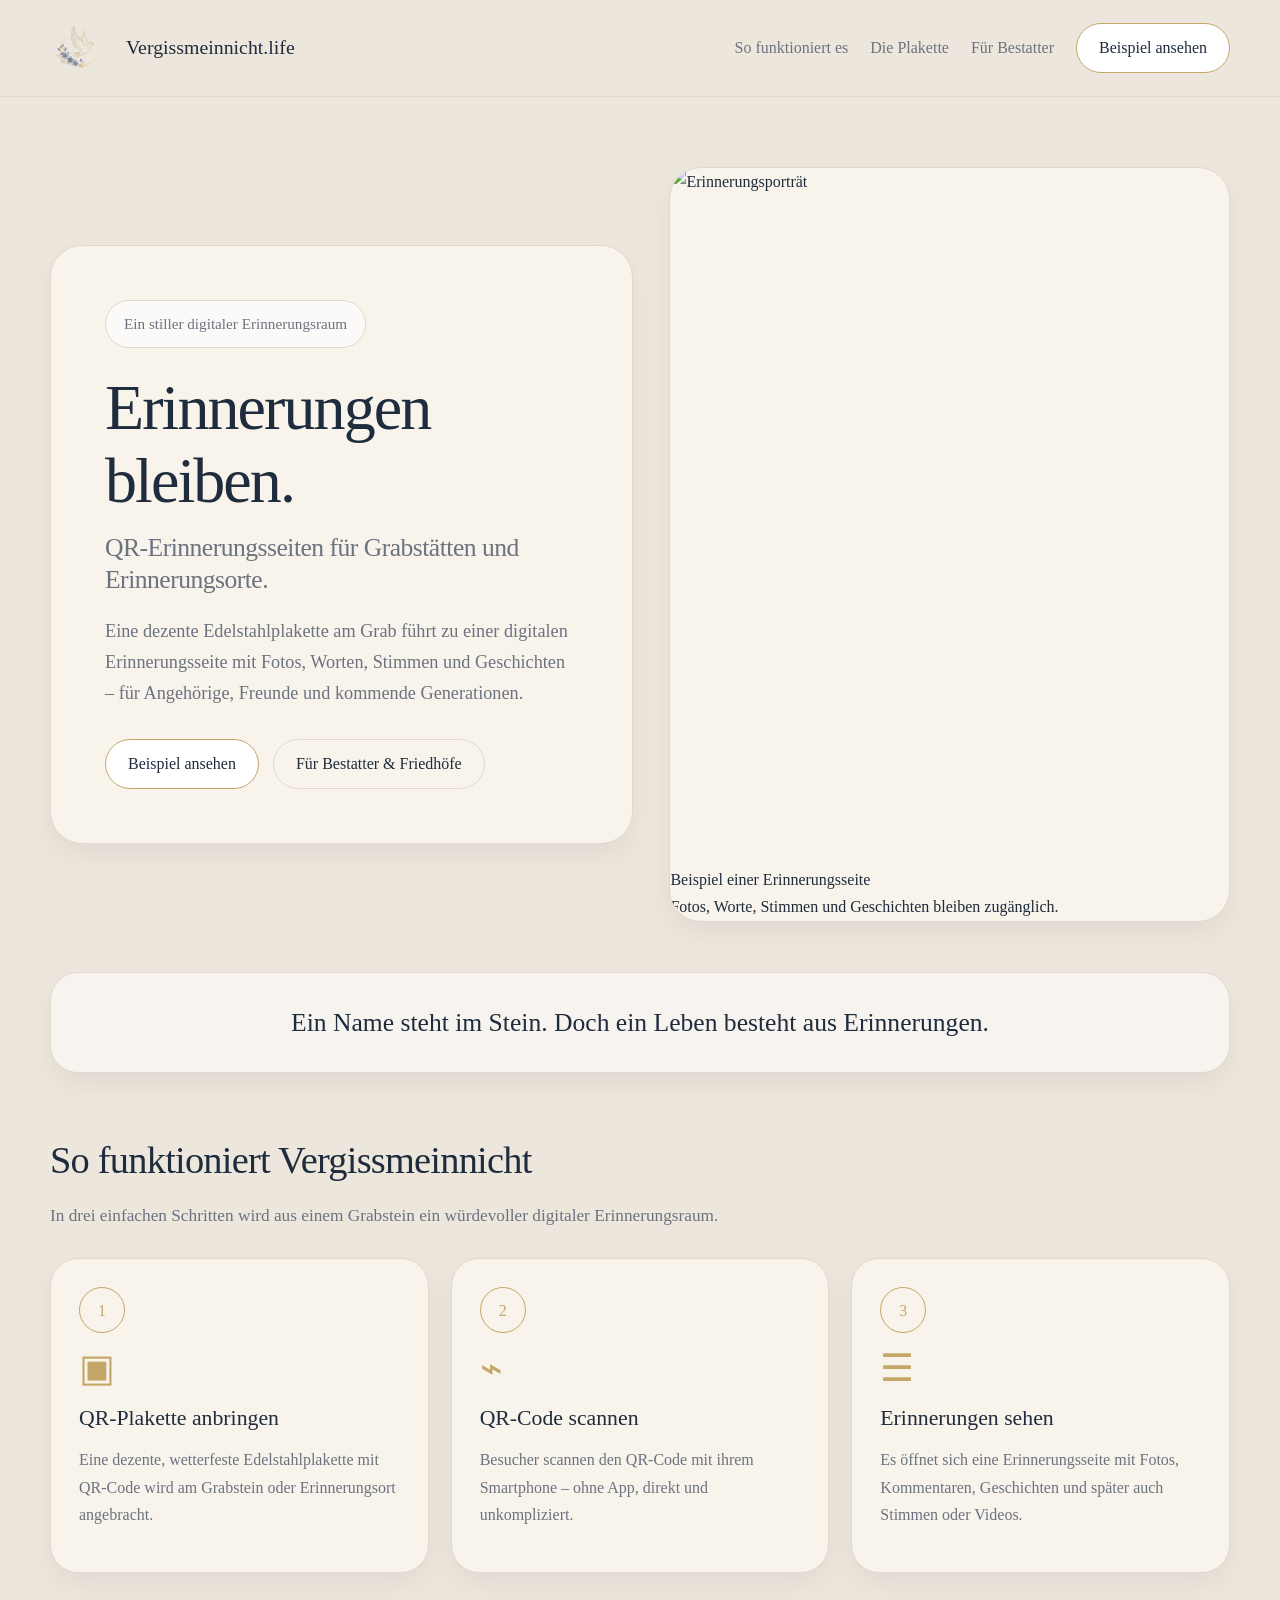
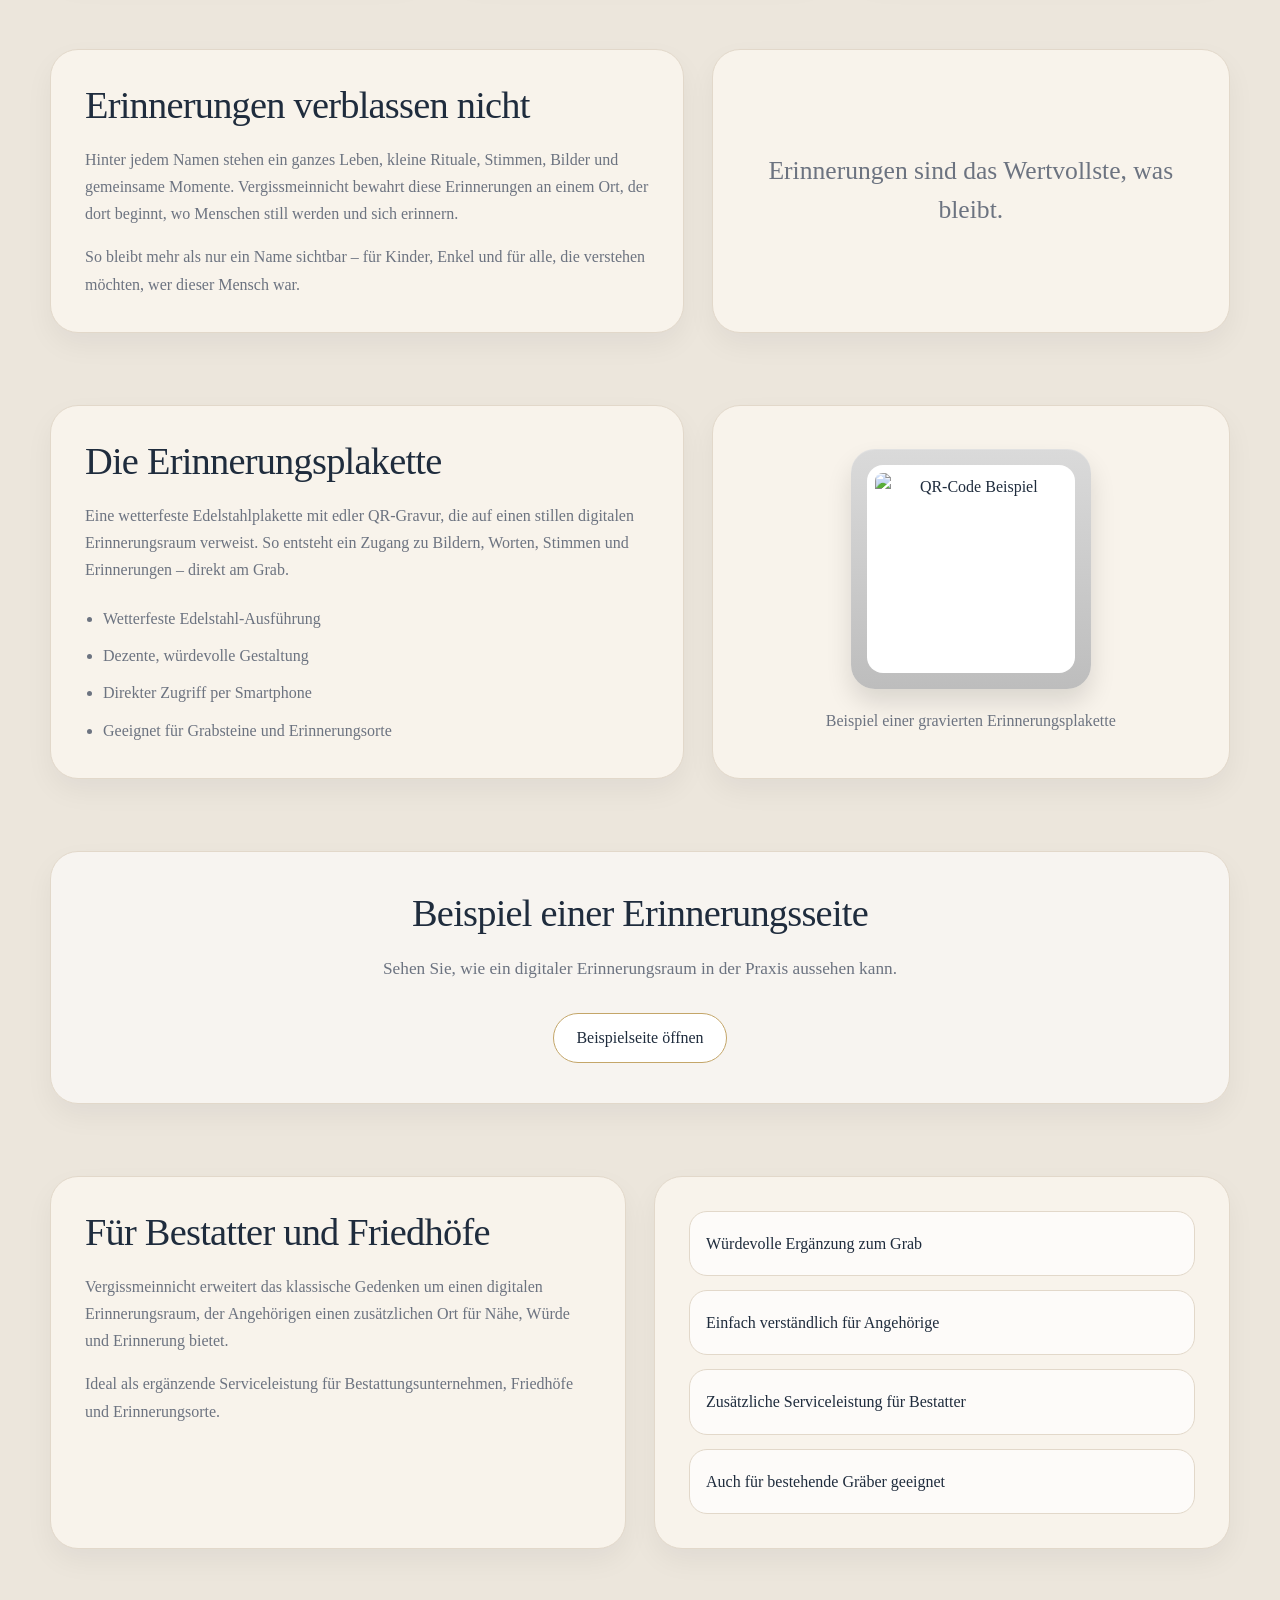
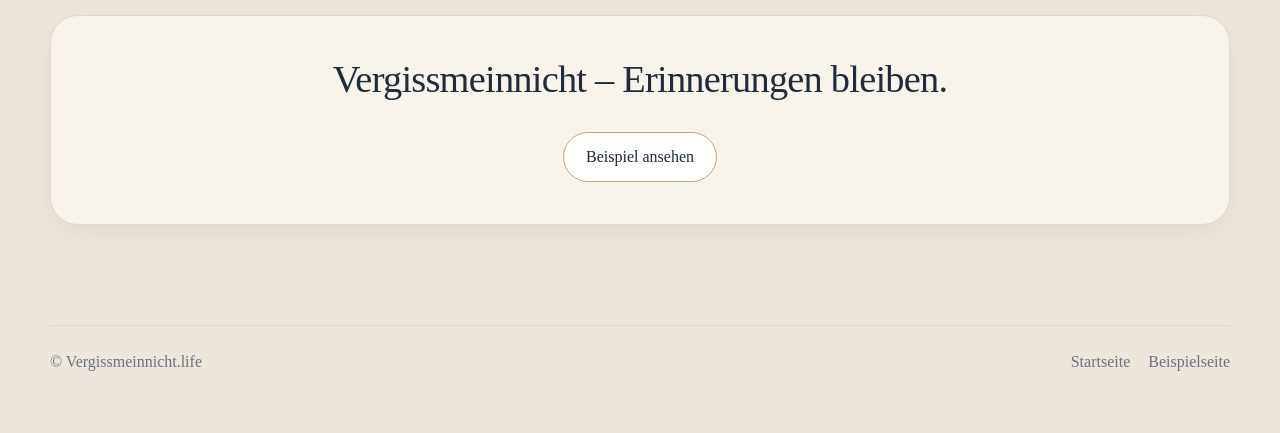
==== index.html @ 3aaae57b "Update index.html" ====
<!DOCTYPE html>
<html lang="de">
<head>
  <meta charset="UTF-8">
  <meta name="viewport" content="width=device-width, initial-scale=1.0">
  <title>Vergissmeinnicht.life – Erinnerungen bleiben</title>
  <meta name="description" content="Vergissmeinnicht verbindet eine dezente Edelstahlplakette mit QR-Code am Grab mit einem digitalen Erinnerungsraum für Fotos, Worte, Stimmen und Geschichten.">
  <link rel="icon" type="image/png" href="favicon.png">
  <link rel="stylesheet" href="style.css">
</head>
<body>

  <header class="site-header">
    <div class="container header-inner">
      <a href="index.html" class="brand">
        <img src="logo-icon.png" alt="Vergissmeinnicht Logo" class="brand-logo">
        <span class="brand-name">Vergissmeinnicht.life</span>
      </a>

      <nav class="header-nav">
        <a href="#funktion" class="nav-link">So funktioniert es</a>
        <a href="#plakette" class="nav-link">Die Plakette</a>
        <a href="#bestatter" class="nav-link">Für Bestatter</a>
        <a href="demo.html" class="header-button">Beispiel ansehen</a>
      </nav>
    </div>
  </header>

  <main>

    <section class="hero">
      <div class="container hero-grid">

        <div class="hero-copy">
          <div class="hero-kicker">Ein stiller digitaler Erinnerungsraum</div>

          <h1>Erinnerungen bleiben.</h1>

          <h2 class="hero-subheadline">
            QR-Erinnerungsseiten für Grabstätten und Erinnerungsorte.
          </h2>

          <p class="hero-text">
            Eine dezente Edelstahlplakette am Grab führt zu einer digitalen Erinnerungsseite
            mit Fotos, Worten, Stimmen und Geschichten – für Angehörige, Freunde und kommende Generationen.
          </p>

          <div class="hero-actions">
            <a href="demo.html" class="button-primary">Beispiel ansehen</a>
            <a href="#bestatter" class="button-secondary">Für Bestatter & Friedhöfe</a>
          </div>
        </div>

        <div class="hero-visual">
          <div class="hero-image-wrap">
            <img src="maria-portaet.jpg" alt="Erinnerungsporträt" class="hero-image">

            <div class="hero-badge">
              <div class="hero-badge-title">Beispiel einer Erinnerungsseite</div>
              <div class="hero-badge-text">Fotos, Worte, Stimmen und Geschichten bleiben zugänglich.</div>
            </div>
          </div>
        </div>

      </div>
    </section>

    <section class="intro-statement">
      <div class="container intro-statement-inner">
        <p>Ein Name steht im Stein. Doch ein Leben besteht aus Erinnerungen.</p>
      </div>
    </section>

    <section class="how-it-works" id="funktion">
      <div class="container">
        <h2>So funktioniert Vergissmeinnicht</h2>
        <p class="section-lead">
          In drei einfachen Schritten wird aus einem Grabstein ein würdevoller digitaler Erinnerungsraum.
        </p>

        <div class="steps-grid">

          <article class="step-card">
            <div class="step-number">1</div>
            <div class="step-icon">▣</div>
            <h3>QR-Plakette anbringen</h3>
            <p>
              Eine dezente, wetterfeste Edelstahlplakette mit QR-Code wird am Grabstein oder Erinnerungsort angebracht.
            </p>
          </article>

          <article class="step-card">
            <div class="step-number">2</div>
            <div class="step-icon">⌁</div>
            <h3>QR-Code scannen</h3>
            <p>
              Besucher scannen den QR-Code mit ihrem Smartphone – ohne App, direkt und unkompliziert.
            </p>
          </article>

          <article class="step-card">
            <div class="step-number">3</div>
            <div class="step-icon">☰</div>
            <h3>Erinnerungen sehen</h3>
            <p>
              Es öffnet sich eine Erinnerungsseite mit Fotos, Kommentaren, Geschichten und später auch Stimmen oder Videos.
            </p>
          </article>

        </div>
      </div>
    </section>

    <section class="emotion-section">
      <div class="container emotion-grid">
        <div class="emotion-copy">
          <h2>Erinnerungen verblassen nicht</h2>
          <p>
            Hinter jedem Namen stehen ein ganzes Leben, kleine Rituale, Stimmen, Bilder und gemeinsame Momente.
            Vergissmeinnicht bewahrt diese Erinnerungen an einem Ort, der dort beginnt, wo Menschen still werden und sich erinnern.
          </p>
          <p>
            So bleibt mehr als nur ein Name sichtbar – für Kinder, Enkel und für alle, die verstehen möchten, wer dieser Mensch war.
          </p>
        </div>

        <div class="emotion-quote">
          <blockquote>
            Erinnerungen sind das Wertvollste, was bleibt.
          </blockquote>
        </div>
      </div>
    </section>

    <section class="product-section" id="plakette">
      <div class="container product-grid">
        <div class="product-copy">
          <h2>Die Erinnerungsplakette</h2>
          <p>
            Eine wetterfeste Edelstahlplakette mit edler QR-Gravur, die auf einen stillen digitalen Erinnerungsraum verweist.
            So entsteht ein Zugang zu Bildern, Worten, Stimmen und Erinnerungen – direkt am Grab.
          </p>

          <ul class="product-list">
            <li>Wetterfeste Edelstahl-Ausführung</li>
            <li>Dezente, würdevolle Gestaltung</li>
            <li>Direkter Zugriff per Smartphone</li>
            <li>Geeignet für Grabsteine und Erinnerungsorte</li>
          </ul>
        </div>

        <div class="product-card">
          <div class="product-card-inner">
            <div class="steel-plaque">
              <img
                src="https://api.qrserver.com/v1/create-qr-code/?size=260x260&data=https%3A%2F%2Fvergissmeinnicht.life%2Fdemo.html"
                alt="QR-Code Beispiel"
                class="product-qr"
              >
            </div>
            <div class="product-card-text">Beispiel einer gravierten Erinnerungsplakette</div>
          </div>
        </div>
      </div>
    </section>

    <section class="demo-section">
      <div class="container demo-section-inner">
        <h2>Beispiel einer Erinnerungsseite</h2>
        <p class="section-lead">
          Sehen Sie, wie ein digitaler Erinnerungsraum in der Praxis aussehen kann.
        </p>
        <div class="hero-actions center-actions">
          <a href="demo.html" class="button-primary">Beispielseite öffnen</a>
        </div>
      </div>
    </section>

    <section class="bestatter-section" id="bestatter">
      <div class="container bestatter-grid">
        <div class="bestatter-copy">
          <h2>Für Bestatter und Friedhöfe</h2>
          <p>
            Vergissmeinnicht erweitert das klassische Gedenken um einen digitalen Erinnerungsraum, der Angehörigen
            einen zusätzlichen Ort für Nähe, Würde und Erinnerung bietet.
          </p>
          <p>
            Ideal als ergänzende Serviceleistung für Bestattungsunternehmen, Friedhöfe und Erinnerungsorte.
          </p>
        </div>

        <div class="bestatter-points">
          <div class="point-card">Würdevolle Ergänzung zum Grab</div>
          <div class="point-card">Einfach verständlich für Angehörige</div>
          <div class="point-card">Zusätzliche Serviceleistung für Bestatter</div>
          <div class="point-card">Auch für bestehende Gräber geeignet</div>
        </div>
      </div>
    </section>

    <section class="final-cta">
      <div class="container final-cta-inner">
        <h2>Vergissmeinnicht – Erinnerungen bleiben.</h2>
        <div class="hero-actions center-actions">
          <a href="demo.html" class="button-primary">Beispiel ansehen</a>
        </div>
      </div>
    </section>

  </main>

  <footer class="site-footer">
    <div class="container footer-inner">
      <div>© Vergissmeinnicht.life</div>
      <div class="footer-links">
        <a href="index.html">Startseite</a>
        <a href="demo.html">Beispielseite</a>
      </div>
    </div>
  </footer>

</body>
</html>
---- style.css ----
:root {
  --bg: #ece6dc;
  --surface: #f8f3eb;
  --surface-2: #f4eee5;
  --text: #1f2c3d;
  --muted: #6c7380;
  --gold: #c4a669;
  --line: #e2d8ca;
  --shadow: 0 12px 28px rgba(16, 24, 35, 0.05);
  --radius: 28px;
  --max: 1180px;
}

* {
  box-sizing: border-box;
}

html {
  scroll-behavior: smooth;
}

body {
  margin: 0;
  background: var(--bg);
  color: var(--text);
  font-family: Georgia, "Times New Roman", serif;
  line-height: 1.7;
}

img {
  max-width: 100%;
  display: block;
}

a {
  text-decoration: none;
  color: inherit;
}

.container {
  width: min(var(--max), calc(100% - 32px));
  margin: 0 auto;
}

.site-header {
  position: sticky;
  top: 0;
  z-index: 20;
  background: rgba(236, 230, 220, 0.95);
  backdrop-filter: blur(10px);
  border-bottom: 1px solid var(--line);
}

.header-inner {
  min-height: 96px;
  display: flex;
  align-items: center;
  justify-content: space-between;
  gap: 20px;
}

.brand {
  display: flex;
  align-items: center;
  gap: 18px;
  min-width: 0;
}

.brand-logo {
  width: 58px;
  height: 58px;
  object-fit: contain;
  flex: 0 0 auto;
}

.brand-name {
  font-size: 1.24rem;
  color: var(--text);
  white-space: nowrap;
}

.header-nav {
  display: flex;
  align-items: center;
  gap: 22px;
  color: var(--muted);
}

.nav-link {
  transition: 0.2s ease;
}

.nav-link:hover {
  color: var(--text);
}

.header-button,
.button-primary,
.button-secondary {
  display: inline-flex;
  align-items: center;
  justify-content: center;
  min-height: 50px;
  padding: 0 22px;
  border-radius: 999px;
  transition: 0.2s ease;
}

.header-button,
.button-primary {
  background: #fff;
  border: 1px solid var(--gold);
  color: var(--text);
}

.button-secondary {
  background: transparent;
  border: 1px solid var(--line);
  color: var(--text);
}

.header-button:hover,
.button-primary:hover,
.button-secondary:hover {
  transform: translateY(-1px);
  box-shadow: var(--shadow);
}

.hero {
  padding: 70px 0 50px;
}

.hero-grid {
  display: grid;
  grid-template-columns: 1.02fr 0.98fr;
  gap: 36px;
  align-items: center;
}

.hero-copy {
  background: var(--surface);
  border: 1px solid var(--line);
  border-radius: 32px;
  padding: 54px;
  box-shadow: var(--shadow);
}

.hero-kicker {
  display: inline-block;
  padding: 10px 18px;
  border: 1px solid var(--line);
  border-radius: 999px;
  color: var(--muted);
  background: rgba(255, 255, 255, 0.65);
  margin-bottom: 24px;
  font-size: 0.95rem;
}

h1,
h2,
h3 {
  margin: 0;
  color: var(--text);
  line-height: 1.14;
  font-weight: 500;
}

h1 {
  font-size: clamp(2.6rem, 5vw, 4.9rem);
  margin-bottom: 14px;
  letter-spacing: -0.03em;
}

h2 {
  font-size: clamp(2rem, 3vw, 3rem);
  margin-bottom: 18px;
  letter-spacing: -0.02em;
}

h3 {
  font-size: 1.36rem;
  margin-bottom: 12px;
}

.hero-subheadline {
  font-size: clamp(1.35rem, 2vw, 2rem);
  margin-bottom: 20px;
  color: var(--muted);
  line-height: 1.25;
}

.hero-text,
.section-lead,
.step-card p,
.emotion-copy p,
.product-copy p,
.bestatter-copy p {
  color: var(--muted);
}

.hero-text {
  font-size: 1.14rem;
  max-width: 58ch;
}

.hero-actions {
  display: flex;
  flex-wrap: wrap;
  gap: 14px;
  margin-top: 30px;
}

.hero-visual {
  display: flex;
  justify-content: center;
}

.hero-image-wrap {
  position: relative;
  width: 100%;
  border-radius: 32px;
  overflow: hidden;
  border: 1px solid var(--line);
  box-shadow: var(--shadow);
  background: var(--surface);
}

.hero-image {
  width: 100%;
  aspect-ratio: 4 / 5;
  object-fit: cover;
}

.hero-plaque {
  position: absolute;
  left: 50%;
  bottom: 24px;
  transform: translateX(-50%);
  width: min(42%, 220px);
}

.hero-plaque-metal {
  background: linear-gradient(180deg, #dedede 0%, #bababa 100%);
  border-radius: 24px;
  padding: 14px;
  box-shadow: 0 16px 28px rgba(0,0,0,0.18);
  text-align: center;
}

.hero-plaque-qr {
  width: 100%;
  background: #fff;
  border-radius: 16px;
  padding: 8px;
}

.hero-plaque-label {
  margin-top: 10px;
  font-size: 0.9rem;
  letter-spacing: 0.08em;
  color: #3a3a3a;
  text-transform: uppercase;
}

.intro-statement {
  padding: 0 0 46px;
}

.intro-statement-inner {
  background: rgba(255, 255, 255, 0.58);
  border: 1px solid var(--line);
  border-radius: var(--radius);
  padding: 28px 24px;
  text-align: center;
  box-shadow: var(--shadow);
}

.intro-statement-inner p {
  margin: 0;
  font-size: clamp(1.3rem, 2vw, 2rem);
  color: var(--text);
}

.how-it-works {
  padding: 20px 0 56px;
}

.section-lead {
  margin: 0 0 28px;
  font-size: 1.08rem;
}

.steps-grid {
  display: grid;
  grid-template-columns: repeat(3, 1fr);
  gap: 22px;
}

.step-card {
  background: var(--surface);
  border: 1px solid var(--line);
  border-radius: var(--radius);
  padding: 28px;
  box-shadow: var(--shadow);
  text-align: left;
}

.step-number {
  width: 46px;
  height: 46px;
  border-radius: 50%;
  border: 1px solid var(--gold);
  display: flex;
  align-items: center;
  justify-content: center;
  color: var(--gold);
  margin-bottom: 16px;
}

.step-icon {
  font-size: 2.4rem;
  line-height: 1;
  color: var(--gold);
  margin-bottom: 18px;
}

.emotion-section {
  padding: 20px 0 54px;
}

.emotion-grid {
  display: grid;
  grid-template-columns: 1.1fr 0.9fr;
  gap: 28px;
}

.emotion-copy,
.emotion-quote {
  background: var(--surface);
  border: 1px solid var(--line);
  border-radius: var(--radius);
  padding: 34px;
  box-shadow: var(--shadow);
}

.emotion-copy p {
  margin: 0 0 16px;
}

.emotion-copy p:last-child {
  margin-bottom: 0;
}

.emotion-quote {
  display: flex;
  align-items: center;
  justify-content: center;
  text-align: center;
}

.emotion-quote blockquote {
  margin: 0;
  color: var(--muted);
  font-size: 1.6rem;
  line-height: 1.5;
}

.product-section {
  padding: 18px 0 54px;
}

.product-grid {
  display: grid;
  grid-template-columns: 1.1fr 0.9fr;
  gap: 28px;
  align-items: stretch;
}

.product-copy,
.product-card {
  background: var(--surface);
  border: 1px solid var(--line);
  border-radius: var(--radius);
  padding: 34px;
  box-shadow: var(--shadow);
}

.product-list {
  margin: 22px 0 0;
  padding-left: 18px;
  color: var(--muted);
}

.product-list li + li {
  margin-top: 10px;
}

.product-card {
  display: flex;
  align-items: center;
  justify-content: center;
}

.product-card-inner {
  text-align: center;
}

.steel-plaque {
  width: 240px;
  height: 240px;
  margin: 0 auto 18px;
  border-radius: 24px;
  background: linear-gradient(180deg, #dadada 0%, #bdbdbd 100%);
  padding: 16px;
  box-shadow: inset 0 1px 1px rgba(255,255,255,0.22), 0 14px 26px rgba(0,0,0,0.12);
}

.product-qr {
  width: 100%;
  height: 100%;
  object-fit: contain;
  background: #fff;
  border-radius: 16px;
  padding: 8px;
}

.product-card-text {
  color: var(--muted);
}

.demo-section {
  padding: 18px 0 54px;
}

.demo-section-inner {
  text-align: center;
  background: rgba(255, 255, 255, 0.58);
  border: 1px solid var(--line);
  border-radius: var(--radius);
  padding: 40px 24px;
  box-shadow: var(--shadow);
}

.bestatter-section {
  padding: 18px 0 54px;
}

.bestatter-grid {
  display: grid;
  grid-template-columns: 1fr 1fr;
  gap: 28px;
}

.bestatter-copy,
.bestatter-points {
  background: var(--surface);
  border: 1px solid var(--line);
  border-radius: var(--radius);
  padding: 34px;
  box-shadow: var(--shadow);
}

.bestatter-points {
  display: grid;
  gap: 14px;
}

.point-card {
  background: rgba(255, 255, 255, 0.72);
  border: 1px solid var(--line);
  border-radius: 18px;
  padding: 18px 16px;
  color: var(--text);
}

.final-cta {
  padding: 12px 0 58px;
}

.final-cta-inner {
  text-align: center;
  background: var(--surface);
  border: 1px solid var(--line);
  border-radius: var(--radius);
  padding: 42px 24px;
  box-shadow: var(--shadow);
}

.center-actions {
  justify-content: center;
}

.site-footer {
  padding: 42px 0 58px;
}

.footer-inner {
  border-top: 1px solid var(--line);
  padding-top: 22px;
  display: flex;
  justify-content: space-between;
  gap: 18px;
  flex-wrap: wrap;
  color: var(--muted);
}

.footer-links {
  display: flex;
  gap: 18px;
}

@media (max-width: 980px) {
  .hero-grid,
  .steps-grid,
  .emotion-grid,
  .product-grid,
  .bestatter-grid {
    grid-template-columns: 1fr;
  }

  .hero-copy,
  .step-card,
  .emotion-copy,
  .emotion-quote,
  .product-copy,
  .product-card,
  .demo-section-inner,
  .bestatter-copy,
  .bestatter-points,
  .final-cta-inner,
  .intro-statement-inner {
    padding: 28px;
  }

  .hero-image {
    aspect-ratio: 4 / 4.8;
  }
}

@media (max-width: 640px) {
  .container {
    width: calc(100% - 20px);
  }

  .header-inner {
    min-height: 88px;
    gap: 12px;
  }

  .brand {
    gap: 12px;
  }

  .brand-logo {
    width: 48px;
    height: 48px;
  }

  .brand-name {
    font-size: 1rem;
  }

  .header-nav {
    display: none;
  }

  .hero {
    padding-top: 34px;
  }

  .hero-copy {
    padding: 28px 22px;
  }

  h1 {
    font-size: 2.2rem;
  }

  h2 {
    font-size: 1.9rem;
  }

  .hero-subheadline {
    font-size: 1.2rem;
  }

  .hero-text,
  .section-lead,
  .step-card p,
  .emotion-copy p,
  .product-copy p,
  .bestatter-copy p {
    font-size: 1.02rem;
  }

  .emotion-quote blockquote {
    font-size: 1.25rem;
  }

  .hero-plaque {
    width: 46%;
    bottom: 16px;
  }

  .hero-plaque-label {
    font-size: 0.78rem;
  }
}
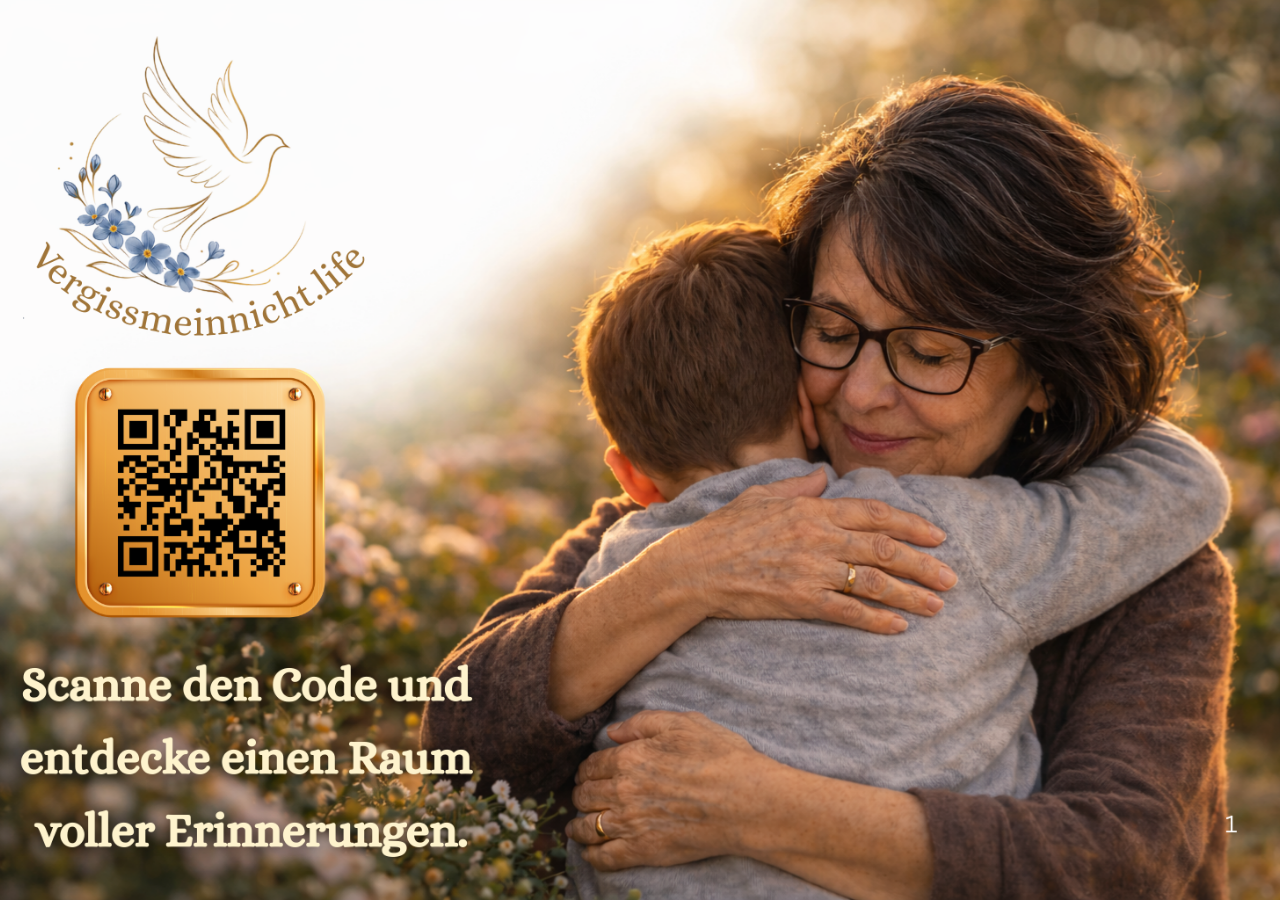
==== commit 5cccd8a2: "Refactor index.html for improved structure and style" ====
--- a/index.html
+++ b/index.html
@@ -1,223 +1,44 @@
 <!DOCTYPE html>
 <html lang="de">
 <head>
-  <meta charset="UTF-8">
-  <meta name="viewport" content="width=device-width, initial-scale=1.0">
-  <title>Vergissmeinnicht.life – Erinnerungen bleiben</title>
-  <meta name="description" content="Vergissmeinnicht verbindet eine dezente Edelstahlplakette mit QR-Code am Grab mit einem digitalen Erinnerungsraum für Fotos, Worte, Stimmen und Geschichten.">
-  <link rel="icon" type="image/png" href="favicon.png">
-  <link rel="stylesheet" href="style.css">
+<meta charset="UTF-8">
+<meta name="viewport" content="width=device-width, initial-scale=1.0">
+<title>Vergissmeinnicht – Digitaler Erinnerungsraum</title>
+
+<style>
+
+body{
+margin:0;
+font-family: Georgia, serif;
+background:#ffffff;
+}
+
+.hero{
+width:100%;
+height:100vh;
+display:flex;
+align-items:center;
+justify-content:center;
+overflow:hidden;
+background:#f5f5f5;
+}
+
+.hero img{
+width:100%;
+height:100%;
+object-fit:cover;
+display:block;
+}
+
+</style>
+
 </head>
+
 <body>
 
-  <header class="site-header">
-    <div class="container header-inner">
-      <a href="index.html" class="brand">
-        <img src="logo-icon.png" alt="Vergissmeinnicht Logo" class="brand-logo">
-        <span class="brand-name">Vergissmeinnicht.life</span>
-      </a>
-
-      <nav class="header-nav">
-        <a href="#funktion" class="nav-link">So funktioniert es</a>
-        <a href="#plakette" class="nav-link">Die Plakette</a>
-        <a href="#bestatter" class="nav-link">Für Bestatter</a>
-        <a href="demo.html" class="header-button">Beispiel ansehen</a>
-      </nav>
-    </div>
-  </header>
-
-  <main>
-
-    <section class="hero">
-      <div class="container hero-grid">
-
-        <div class="hero-copy">
-          <div class="hero-kicker">Ein stiller digitaler Erinnerungsraum</div>
-
-          <h1>Erinnerungen bleiben.</h1>
-
-          <h2 class="hero-subheadline">
-            QR-Erinnerungsseiten für Grabstätten und Erinnerungsorte.
-          </h2>
-
-          <p class="hero-text">
-            Eine dezente Edelstahlplakette am Grab führt zu einer digitalen Erinnerungsseite
-            mit Fotos, Worten, Stimmen und Geschichten – für Angehörige, Freunde und kommende Generationen.
-          </p>
-
-          <div class="hero-actions">
-            <a href="demo.html" class="button-primary">Beispiel ansehen</a>
-            <a href="#bestatter" class="button-secondary">Für Bestatter & Friedhöfe</a>
-          </div>
-        </div>
-
-        <div class="hero-visual">
-          <div class="hero-image-wrap">
-            <img src="maria-portaet.jpg" alt="Erinnerungsporträt" class="hero-image">
-
-            <div class="hero-badge">
-              <div class="hero-badge-title">Beispiel einer Erinnerungsseite</div>
-              <div class="hero-badge-text">Fotos, Worte, Stimmen und Geschichten bleiben zugänglich.</div>
-            </div>
-          </div>
-        </div>
-
-      </div>
-    </section>
-
-    <section class="intro-statement">
-      <div class="container intro-statement-inner">
-        <p>Ein Name steht im Stein. Doch ein Leben besteht aus Erinnerungen.</p>
-      </div>
-    </section>
-
-    <section class="how-it-works" id="funktion">
-      <div class="container">
-        <h2>So funktioniert Vergissmeinnicht</h2>
-        <p class="section-lead">
-          In drei einfachen Schritten wird aus einem Grabstein ein würdevoller digitaler Erinnerungsraum.
-        </p>
-
-        <div class="steps-grid">
-
-          <article class="step-card">
-            <div class="step-number">1</div>
-            <div class="step-icon">▣</div>
-            <h3>QR-Plakette anbringen</h3>
-            <p>
-              Eine dezente, wetterfeste Edelstahlplakette mit QR-Code wird am Grabstein oder Erinnerungsort angebracht.
-            </p>
-          </article>
-
-          <article class="step-card">
-            <div class="step-number">2</div>
-            <div class="step-icon">⌁</div>
-            <h3>QR-Code scannen</h3>
-            <p>
-              Besucher scannen den QR-Code mit ihrem Smartphone – ohne App, direkt und unkompliziert.
-            </p>
-          </article>
-
-          <article class="step-card">
-            <div class="step-number">3</div>
-            <div class="step-icon">☰</div>
-            <h3>Erinnerungen sehen</h3>
-            <p>
-              Es öffnet sich eine Erinnerungsseite mit Fotos, Kommentaren, Geschichten und später auch Stimmen oder Videos.
-            </p>
-          </article>
-
-        </div>
-      </div>
-    </section>
-
-    <section class="emotion-section">
-      <div class="container emotion-grid">
-        <div class="emotion-copy">
-          <h2>Erinnerungen verblassen nicht</h2>
-          <p>
-            Hinter jedem Namen stehen ein ganzes Leben, kleine Rituale, Stimmen, Bilder und gemeinsame Momente.
-            Vergissmeinnicht bewahrt diese Erinnerungen an einem Ort, der dort beginnt, wo Menschen still werden und sich erinnern.
-          </p>
-          <p>
-            So bleibt mehr als nur ein Name sichtbar – für Kinder, Enkel und für alle, die verstehen möchten, wer dieser Mensch war.
-          </p>
-        </div>
-
-        <div class="emotion-quote">
-          <blockquote>
-            Erinnerungen sind das Wertvollste, was bleibt.
-          </blockquote>
-        </div>
-      </div>
-    </section>
-
-    <section class="product-section" id="plakette">
-      <div class="container product-grid">
-        <div class="product-copy">
-          <h2>Die Erinnerungsplakette</h2>
-          <p>
-            Eine wetterfeste Edelstahlplakette mit edler QR-Gravur, die auf einen stillen digitalen Erinnerungsraum verweist.
-            So entsteht ein Zugang zu Bildern, Worten, Stimmen und Erinnerungen – direkt am Grab.
-          </p>
-
-          <ul class="product-list">
-            <li>Wetterfeste Edelstahl-Ausführung</li>
-            <li>Dezente, würdevolle Gestaltung</li>
-            <li>Direkter Zugriff per Smartphone</li>
-            <li>Geeignet für Grabsteine und Erinnerungsorte</li>
-          </ul>
-        </div>
-
-        <div class="product-card">
-          <div class="product-card-inner">
-            <div class="steel-plaque">
-              <img
-                src="https://api.qrserver.com/v1/create-qr-code/?size=260x260&data=https%3A%2F%2Fvergissmeinnicht.life%2Fdemo.html"
-                alt="QR-Code Beispiel"
-                class="product-qr"
-              >
-            </div>
-            <div class="product-card-text">Beispiel einer gravierten Erinnerungsplakette</div>
-          </div>
-        </div>
-      </div>
-    </section>
-
-    <section class="demo-section">
-      <div class="container demo-section-inner">
-        <h2>Beispiel einer Erinnerungsseite</h2>
-        <p class="section-lead">
-          Sehen Sie, wie ein digitaler Erinnerungsraum in der Praxis aussehen kann.
-        </p>
-        <div class="hero-actions center-actions">
-          <a href="demo.html" class="button-primary">Beispielseite öffnen</a>
-        </div>
-      </div>
-    </section>
-
-    <section class="bestatter-section" id="bestatter">
-      <div class="container bestatter-grid">
-        <div class="bestatter-copy">
-          <h2>Für Bestatter und Friedhöfe</h2>
-          <p>
-            Vergissmeinnicht erweitert das klassische Gedenken um einen digitalen Erinnerungsraum, der Angehörigen
-            einen zusätzlichen Ort für Nähe, Würde und Erinnerung bietet.
-          </p>
-          <p>
-            Ideal als ergänzende Serviceleistung für Bestattungsunternehmen, Friedhöfe und Erinnerungsorte.
-          </p>
-        </div>
-
-        <div class="bestatter-points">
-          <div class="point-card">Würdevolle Ergänzung zum Grab</div>
-          <div class="point-card">Einfach verständlich für Angehörige</div>
-          <div class="point-card">Zusätzliche Serviceleistung für Bestatter</div>
-          <div class="point-card">Auch für bestehende Gräber geeignet</div>
-        </div>
-      </div>
-    </section>
-
-    <section class="final-cta">
-      <div class="container final-cta-inner">
-        <h2>Vergissmeinnicht – Erinnerungen bleiben.</h2>
-        <div class="hero-actions center-actions">
-          <a href="demo.html" class="button-primary">Beispiel ansehen</a>
-        </div>
-      </div>
-    </section>
-
-  </main>
-
-  <footer class="site-footer">
-    <div class="container footer-inner">
-      <div>© Vergissmeinnicht.life</div>
-      <div class="footer-links">
-        <a href="index.html">Startseite</a>
-        <a href="demo.html">Beispielseite</a>
-      </div>
-    </div>
-  </footer>
+<section class="hero">
+<img src="vergissmeinnicht-hero.png" alt="Vergissmeinnicht – Digitaler Erinnerungsraum">
+</section>
 
 </body>
 </html>
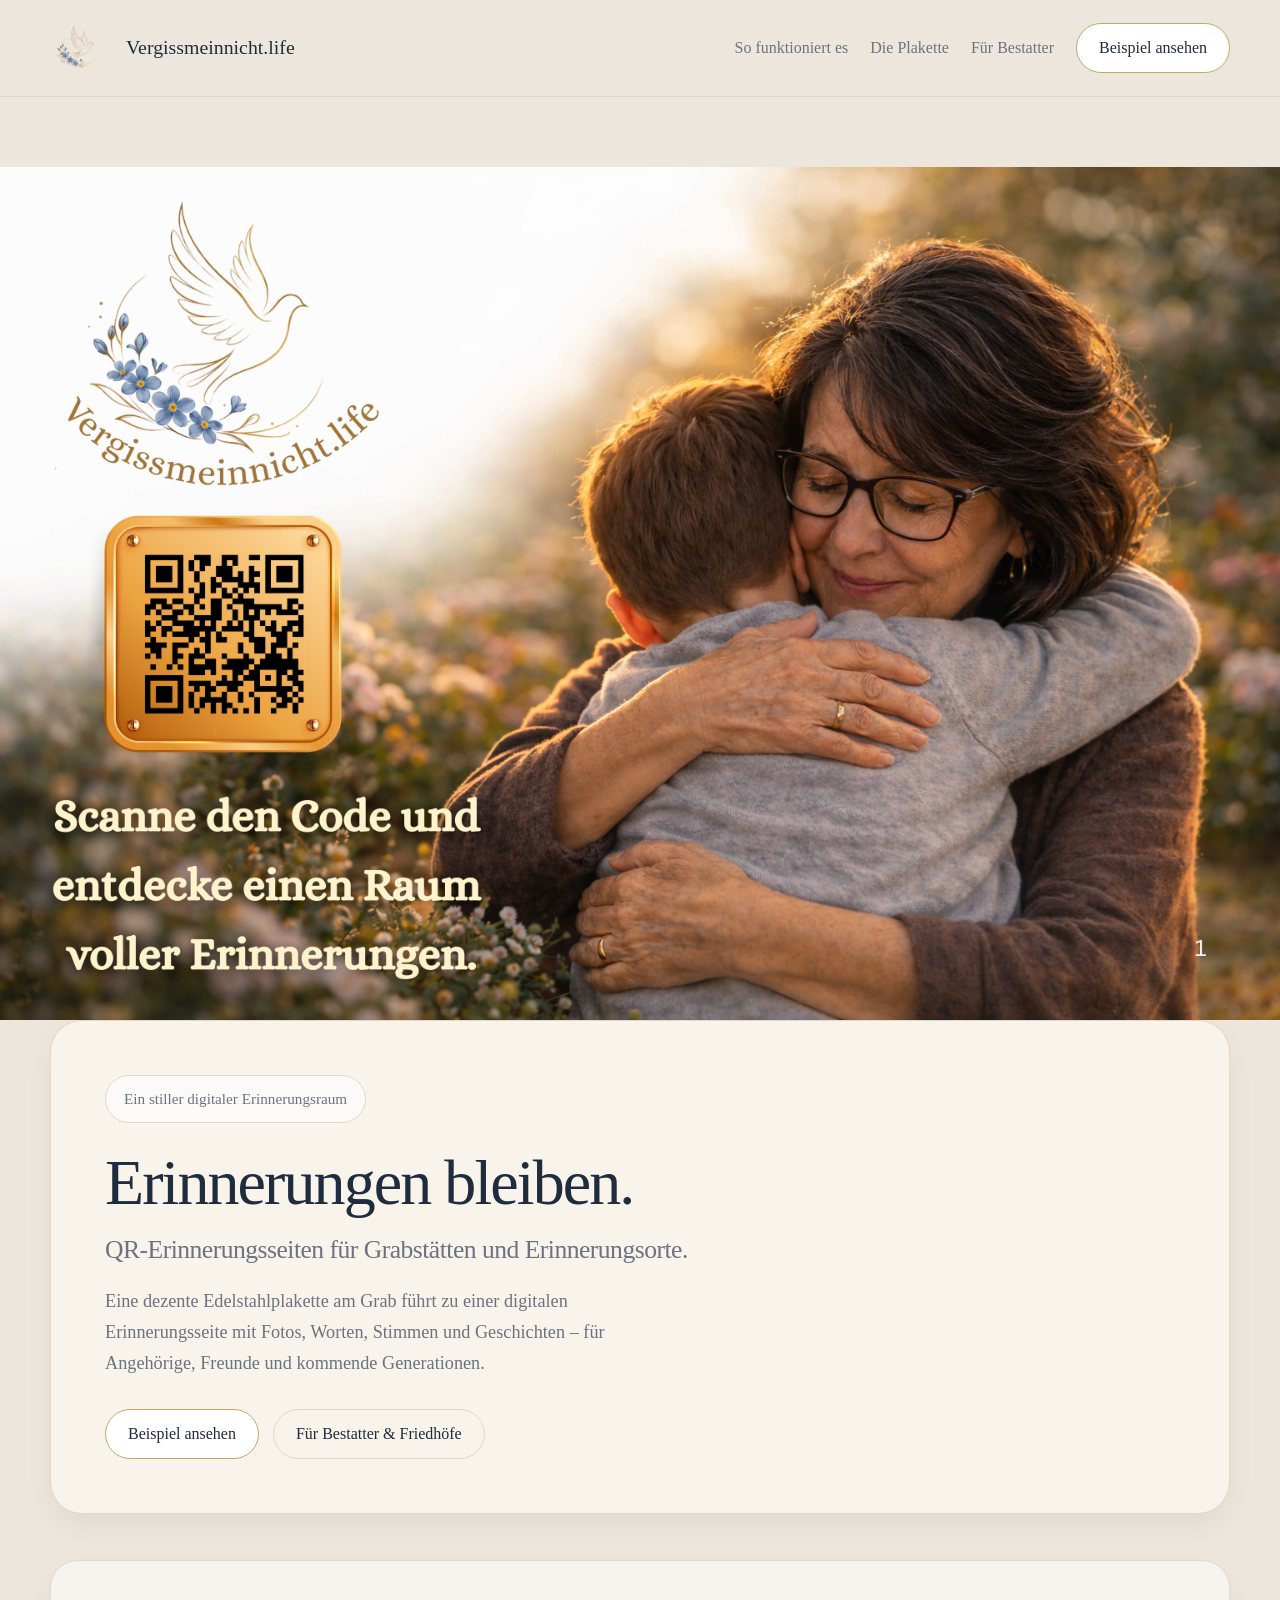
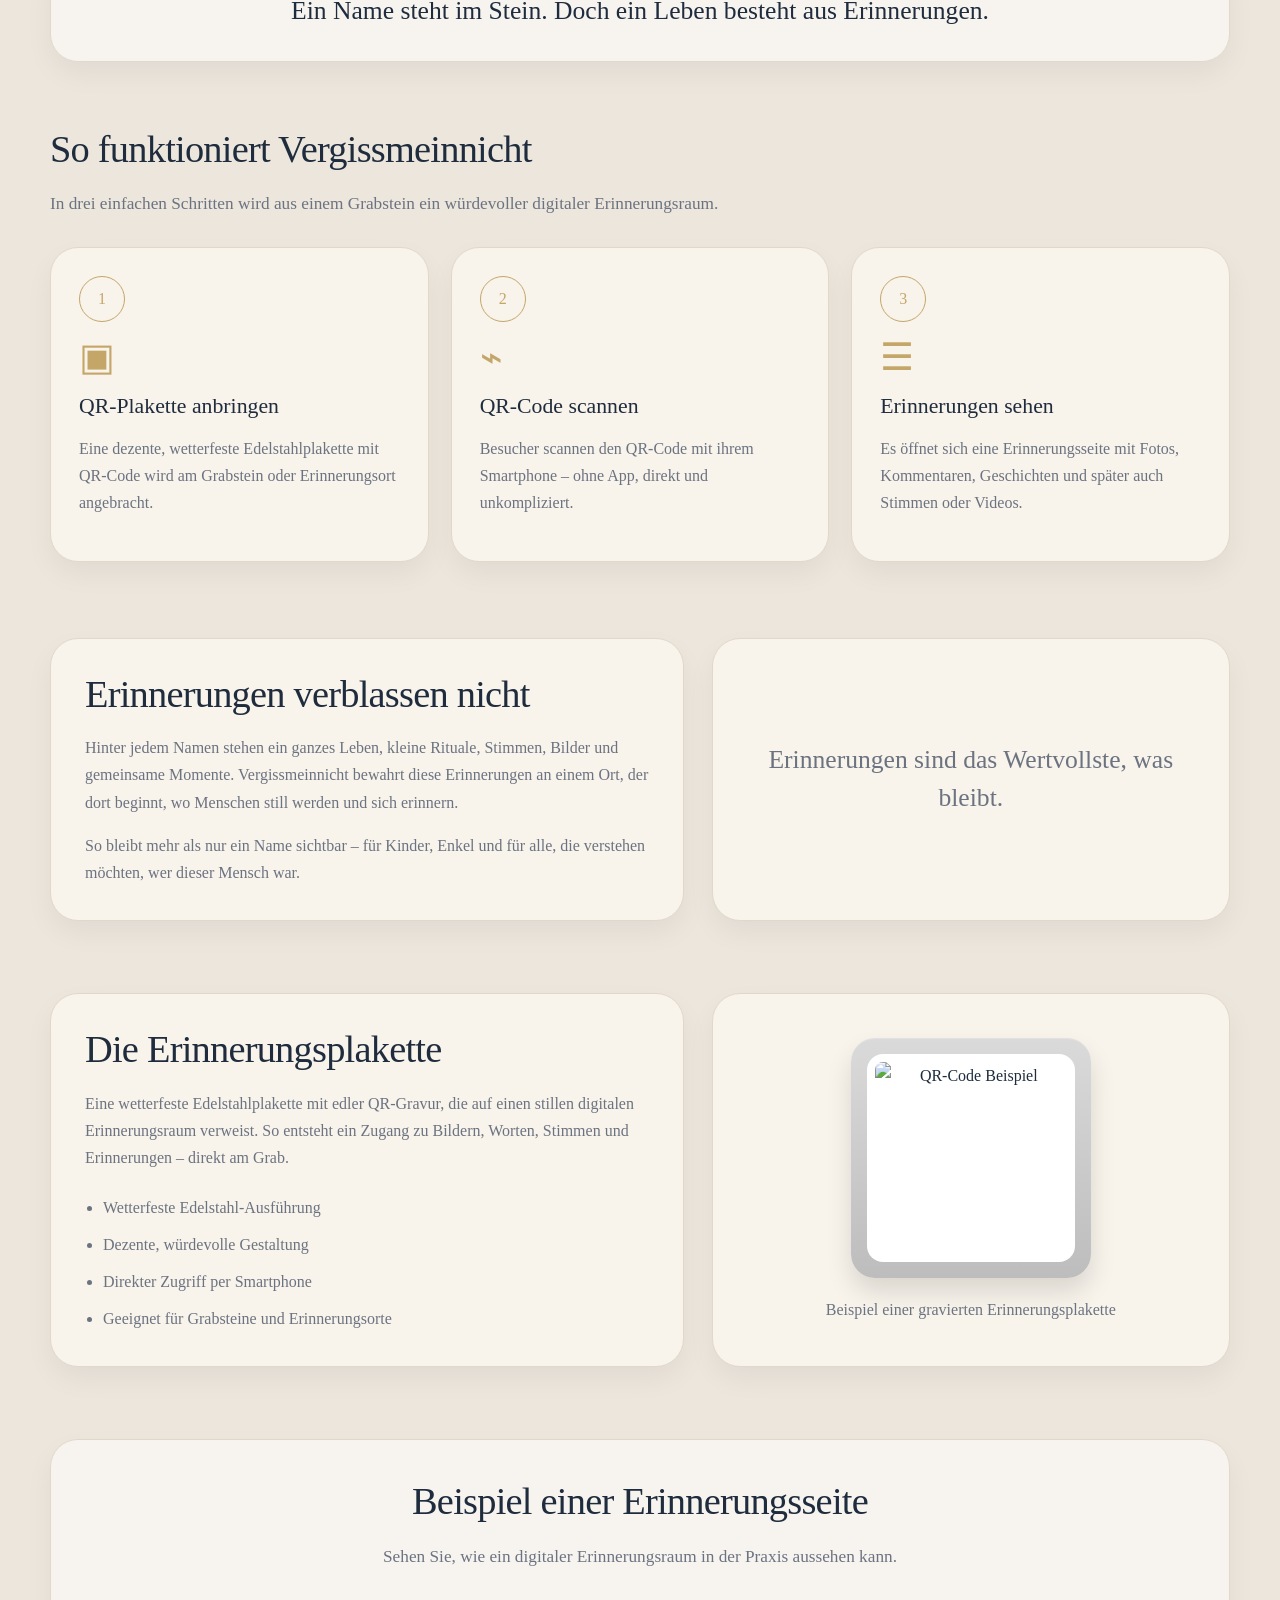
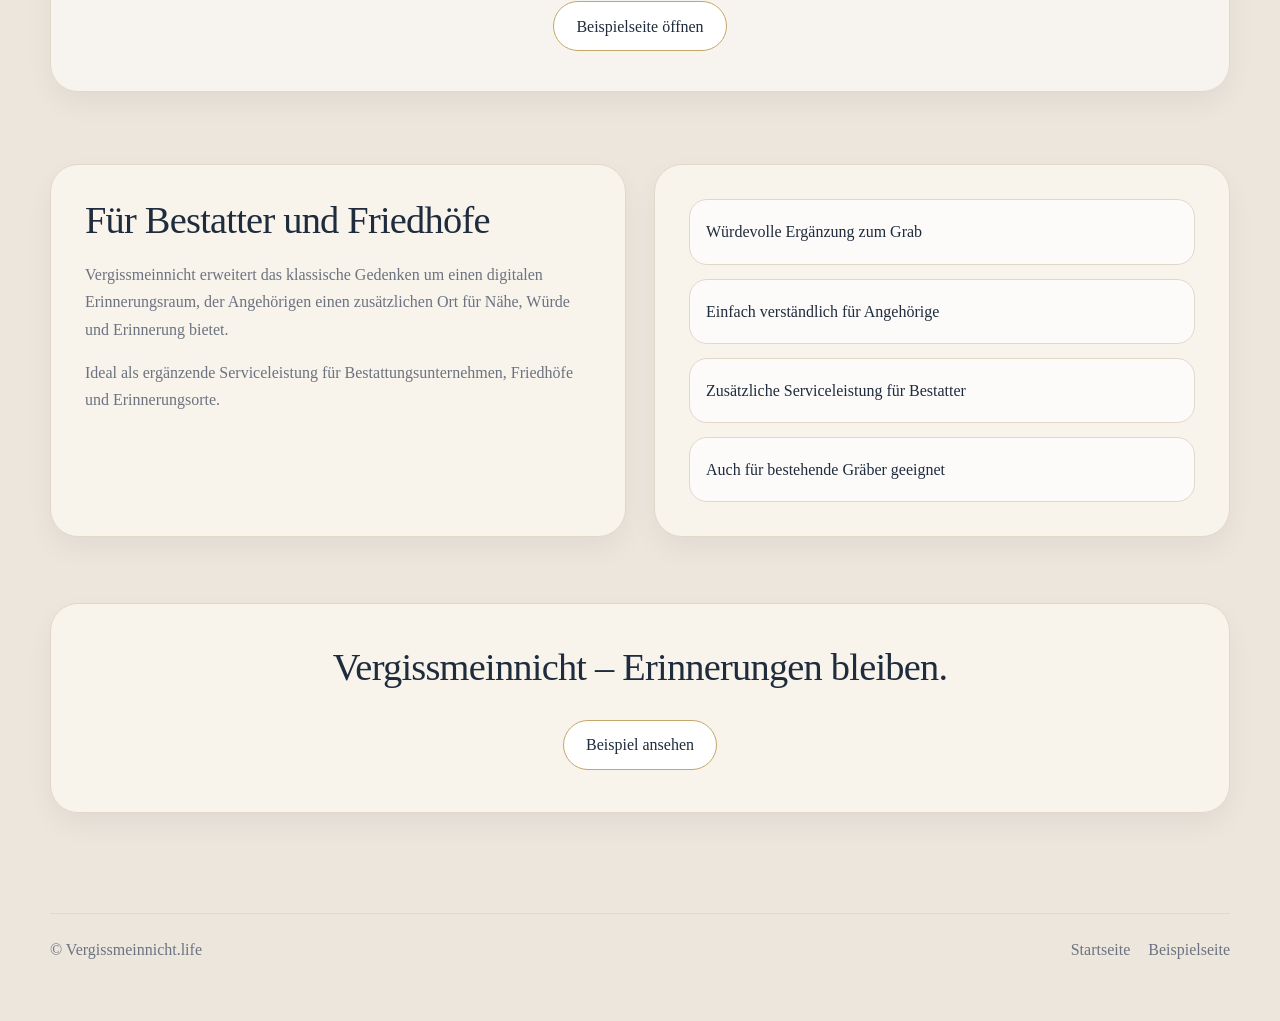
==== commit a674fe75: "Update index.html" ====
--- a/index.html
+++ b/index.html
@@ -1,44 +1,214 @@
 <!DOCTYPE html>
 <html lang="de">
 <head>
-<meta charset="UTF-8">
-<meta name="viewport" content="width=device-width, initial-scale=1.0">
-<title>Vergissmeinnicht – Digitaler Erinnerungsraum</title>
-
-<style>
-
-body{
-margin:0;
-font-family: Georgia, serif;
-background:#ffffff;
-}
-
-.hero{
-width:100%;
-height:100vh;
-display:flex;
-align-items:center;
-justify-content:center;
-overflow:hidden;
-background:#f5f5f5;
-}
-
-.hero img{
-width:100%;
-height:100%;
-object-fit:cover;
-display:block;
-}
-
-</style>
-
+  <meta charset="UTF-8">
+  <meta name="viewport" content="width=device-width, initial-scale=1.0">
+  <title>Vergissmeinnicht.life – Erinnerungen bleiben</title>
+  <meta name="description" content="Vergissmeinnicht verbindet eine dezente Edelstahlplakette mit QR-Code am Grab mit einem digitalen Erinnerungsraum für Fotos, Worte, Stimmen und Geschichten.">
+  <link rel="icon" type="image/png" href="favicon.png">
+  <link rel="stylesheet" href="style.css">
 </head>
-
 <body>
 
-<section class="hero">
-<img src="vergissmeinnicht-hero.png" alt="Vergissmeinnicht – Digitaler Erinnerungsraum">
-</section>
+  <header class="site-header">
+    <div class="container header-inner">
+      <a href="index.html" class="brand">
+        <img src="logo-icon.png" alt="Vergissmeinnicht Logo" class="brand-logo">
+        <span class="brand-name">Vergissmeinnicht.life</span>
+      </a>
+
+      <nav class="header-nav">
+        <a href="#funktion" class="nav-link">So funktioniert es</a>
+        <a href="#plakette" class="nav-link">Die Plakette</a>
+        <a href="#bestatter" class="nav-link">Für Bestatter</a>
+        <a href="demo.html" class="header-button">Beispiel ansehen</a>
+      </nav>
+    </div>
+  </header>
+
+  <main>
+
+    <section class="hero">
+      <img src="vergissmeinnicht-hero.png" alt="Vergissmeinnicht Hero Bild" class="hero-bg">
+
+      <div class="hero-overlay"></div>
+
+      <div class="container hero-content">
+        <div class="hero-copy">
+          <div class="hero-kicker">Ein stiller digitaler Erinnerungsraum</div>
+
+          <h1>Erinnerungen bleiben.</h1>
+
+          <h2 class="hero-subheadline">
+            QR-Erinnerungsseiten für Grabstätten und Erinnerungsorte.
+          </h2>
+
+          <p class="hero-text">
+            Eine dezente Edelstahlplakette am Grab führt zu einer digitalen Erinnerungsseite
+            mit Fotos, Worten, Stimmen und Geschichten – für Angehörige, Freunde und kommende Generationen.
+          </p>
+
+          <div class="hero-actions">
+            <a href="demo.html" class="button-primary">Beispiel ansehen</a>
+            <a href="#bestatter" class="button-secondary">Für Bestatter & Friedhöfe</a>
+          </div>
+        </div>
+      </div>
+    </section>
+
+    <section class="intro-statement">
+      <div class="container intro-statement-inner">
+        <p>Ein Name steht im Stein. Doch ein Leben besteht aus Erinnerungen.</p>
+      </div>
+    </section>
+
+    <section class="how-it-works" id="funktion">
+      <div class="container">
+        <h2>So funktioniert Vergissmeinnicht</h2>
+        <p class="section-lead">
+          In drei einfachen Schritten wird aus einem Grabstein ein würdevoller digitaler Erinnerungsraum.
+        </p>
+
+        <div class="steps-grid">
+
+          <article class="step-card">
+            <div class="step-number">1</div>
+            <div class="step-icon">▣</div>
+            <h3>QR-Plakette anbringen</h3>
+            <p>
+              Eine dezente, wetterfeste Edelstahlplakette mit QR-Code wird am Grabstein oder Erinnerungsort angebracht.
+            </p>
+          </article>
+
+          <article class="step-card">
+            <div class="step-number">2</div>
+            <div class="step-icon">⌁</div>
+            <h3>QR-Code scannen</h3>
+            <p>
+              Besucher scannen den QR-Code mit ihrem Smartphone – ohne App, direkt und unkompliziert.
+            </p>
+          </article>
+
+          <article class="step-card">
+            <div class="step-number">3</div>
+            <div class="step-icon">☰</div>
+            <h3>Erinnerungen sehen</h3>
+            <p>
+              Es öffnet sich eine Erinnerungsseite mit Fotos, Kommentaren, Geschichten und später auch Stimmen oder Videos.
+            </p>
+          </article>
+
+        </div>
+      </div>
+    </section>
+
+    <section class="emotion-section">
+      <div class="container emotion-grid">
+        <div class="emotion-copy">
+          <h2>Erinnerungen verblassen nicht</h2>
+          <p>
+            Hinter jedem Namen stehen ein ganzes Leben, kleine Rituale, Stimmen, Bilder und gemeinsame Momente.
+            Vergissmeinnicht bewahrt diese Erinnerungen an einem Ort, der dort beginnt, wo Menschen still werden und sich erinnern.
+          </p>
+          <p>
+            So bleibt mehr als nur ein Name sichtbar – für Kinder, Enkel und für alle, die verstehen möchten, wer dieser Mensch war.
+          </p>
+        </div>
+
+        <div class="emotion-quote">
+          <blockquote>
+            Erinnerungen sind das Wertvollste, was bleibt.
+          </blockquote>
+        </div>
+      </div>
+    </section>
+
+    <section class="product-section" id="plakette">
+      <div class="container product-grid">
+        <div class="product-copy">
+          <h2>Die Erinnerungsplakette</h2>
+          <p>
+            Eine wetterfeste Edelstahlplakette mit edler QR-Gravur, die auf einen stillen digitalen Erinnerungsraum verweist.
+            So entsteht ein Zugang zu Bildern, Worten, Stimmen und Erinnerungen – direkt am Grab.
+          </p>
+
+          <ul class="product-list">
+            <li>Wetterfeste Edelstahl-Ausführung</li>
+            <li>Dezente, würdevolle Gestaltung</li>
+            <li>Direkter Zugriff per Smartphone</li>
+            <li>Geeignet für Grabsteine und Erinnerungsorte</li>
+          </ul>
+        </div>
+
+        <div class="product-card">
+          <div class="product-card-inner">
+            <div class="steel-plaque">
+              <img
+                src="https://api.qrserver.com/v1/create-qr-code/?size=260x260&data=https%3A%2F%2Fvergissmeinnicht.live%2Fdemo.html"
+                alt="QR-Code Beispiel"
+                class="product-qr"
+              >
+            </div>
+            <div class="product-card-text">Beispiel einer gravierten Erinnerungsplakette</div>
+          </div>
+        </div>
+      </div>
+    </section>
+
+    <section class="demo-section">
+      <div class="container demo-section-inner">
+        <h2>Beispiel einer Erinnerungsseite</h2>
+        <p class="section-lead">
+          Sehen Sie, wie ein digitaler Erinnerungsraum in der Praxis aussehen kann.
+        </p>
+        <div class="hero-actions center-actions">
+          <a href="demo.html" class="button-primary">Beispielseite öffnen</a>
+        </div>
+      </div>
+    </section>
+
+    <section class="bestatter-section" id="bestatter">
+      <div class="container bestatter-grid">
+        <div class="bestatter-copy">
+          <h2>Für Bestatter und Friedhöfe</h2>
+          <p>
+            Vergissmeinnicht erweitert das klassische Gedenken um einen digitalen Erinnerungsraum, der Angehörigen
+            einen zusätzlichen Ort für Nähe, Würde und Erinnerung bietet.
+          </p>
+          <p>
+            Ideal als ergänzende Serviceleistung für Bestattungsunternehmen, Friedhöfe und Erinnerungsorte.
+          </p>
+        </div>
+
+        <div class="bestatter-points">
+          <div class="point-card">Würdevolle Ergänzung zum Grab</div>
+          <div class="point-card">Einfach verständlich für Angehörige</div>
+          <div class="point-card">Zusätzliche Serviceleistung für Bestatter</div>
+          <div class="point-card">Auch für bestehende Gräber geeignet</div>
+        </div>
+      </div>
+    </section>
+
+    <section class="final-cta">
+      <div class="container final-cta-inner">
+        <h2>Vergissmeinnicht – Erinnerungen bleiben.</h2>
+        <div class="hero-actions center-actions">
+          <a href="demo.html" class="button-primary">Beispiel ansehen</a>
+        </div>
+      </div>
+    </section>
+
+  </main>
+
+  <footer class="site-footer">
+    <div class="container footer-inner">
+      <div>© Vergissmeinnicht.life</div>
+      <div class="footer-links">
+        <a href="index.html">Startseite</a>
+        <a href="demo.html">Beispielseite</a>
+      </div>
+    </div>
+  </footer>
 
 </body>
 </html>
--- a/style.css
+++ b/style.css
@@ -0,0 +1,606 @@
+:root {
+  --bg: #ece6dc;
+  --surface: #f8f3eb;
+  --text: #1f2c3d;
+  --muted: #6c7380;
+  --gold: #c4a669;
+  --line: #e2d8ca;
+  --shadow: 0 12px 28px rgba(16, 24, 35, 0.05);
+  --radius: 28px;
+  --max: 1180px;
+}
+
+* {
+  box-sizing: border-box;
+}
+
+html {
+  scroll-behavior: smooth;
+}
+
+body {
+  margin: 0;
+  background: var(--bg);
+  color: var(--text);
+  font-family: Georgia, "Times New Roman", serif;
+  line-height: 1.7;
+}
+
+img {
+  max-width: 100%;
+  display: block;
+}
+
+a {
+  text-decoration: none;
+  color: inherit;
+}
+
+.container {
+  width: min(var(--max), calc(100% - 32px));
+  margin: 0 auto;
+}
+
+.site-header {
+  position: sticky;
+  top: 0;
+  z-index: 20;
+  background: rgba(236, 230, 220, 0.95);
+  backdrop-filter: blur(10px);
+  border-bottom: 1px solid var(--line);
+}
+
+.header-inner {
+  min-height: 96px;
+  display: flex;
+  align-items: center;
+  justify-content: space-between;
+  gap: 20px;
+}
+
+.brand {
+  display: flex;
+  align-items: center;
+  gap: 18px;
+  min-width: 0;
+}
+
+.brand-logo {
+  width: 58px;
+  height: 58px;
+  object-fit: contain;
+  flex: 0 0 auto;
+}
+
+.brand-name {
+  font-size: 1.24rem;
+  color: var(--text);
+  white-space: nowrap;
+}
+
+.header-nav {
+  display: flex;
+  align-items: center;
+  gap: 22px;
+  color: var(--muted);
+}
+
+.nav-link {
+  transition: 0.2s ease;
+}
+
+.nav-link:hover {
+  color: var(--text);
+}
+
+.header-button,
+.button-primary,
+.button-secondary {
+  display: inline-flex;
+  align-items: center;
+  justify-content: center;
+  min-height: 50px;
+  padding: 0 22px;
+  border-radius: 999px;
+  transition: 0.2s ease;
+}
+
+.header-button,
+.button-primary {
+  background: #fff;
+  border: 1px solid var(--gold);
+  color: var(--text);
+}
+
+.button-secondary {
+  background: transparent;
+  border: 1px solid var(--line);
+  color: var(--text);
+}
+
+.header-button:hover,
+.button-primary:hover,
+.button-secondary:hover {
+  transform: translateY(-1px);
+  box-shadow: var(--shadow);
+}
+
+.hero {
+  padding: 70px 0 46px;
+}
+
+.hero-grid {
+  display: grid;
+  grid-template-columns: 1.02fr 0.98fr;
+  gap: 36px;
+  align-items: center;
+}
+
+.hero-copy {
+  background: var(--surface);
+  border: 1px solid var(--line);
+  border-radius: 32px;
+  padding: 54px;
+  box-shadow: var(--shadow);
+}
+
+.hero-kicker {
+  display: inline-block;
+  padding: 10px 18px;
+  border: 1px solid var(--line);
+  border-radius: 999px;
+  color: var(--muted);
+  background: rgba(255, 255, 255, 0.65);
+  margin-bottom: 24px;
+  font-size: 0.95rem;
+}
+
+h1,
+h2,
+h3 {
+  margin: 0;
+  color: var(--text);
+  line-height: 1.14;
+  font-weight: 500;
+}
+
+h1 {
+  font-size: clamp(2.6rem, 5vw, 4.9rem);
+  margin-bottom: 14px;
+  letter-spacing: -0.03em;
+}
+
+h2 {
+  font-size: clamp(2rem, 3vw, 3rem);
+  margin-bottom: 18px;
+  letter-spacing: -0.02em;
+}
+
+h3 {
+  font-size: 1.36rem;
+  margin-bottom: 12px;
+}
+
+.hero-subheadline {
+  font-size: clamp(1.35rem, 2vw, 2rem);
+  margin-bottom: 20px;
+  color: var(--muted);
+  line-height: 1.25;
+}
+
+.hero-text,
+.section-lead,
+.step-card p,
+.emotion-copy p,
+.product-copy p,
+.bestatter-copy p {
+  color: var(--muted);
+}
+
+.hero-text {
+  font-size: 1.14rem;
+  max-width: 58ch;
+}
+
+.hero-actions {
+  display: flex;
+  flex-wrap: wrap;
+  gap: 14px;
+  margin-top: 30px;
+}
+
+.hero-visual {
+  display: flex;
+  justify-content: center;
+}
+
+.hero-image-wrap {
+  position: relative;
+  width: 100%;
+  border-radius: 32px;
+  overflow: hidden;
+  border: 1px solid var(--line);
+  box-shadow: var(--shadow);
+  background: var(--surface);
+}
+
+.hero-image {
+  width: 100%;
+  aspect-ratio: 4 / 5;
+  object-fit: cover;
+}
+
+.hero-badge {
+  position: absolute;
+  left: 20px;
+  right: 20px;
+  bottom: 20px;
+  background: rgba(248, 243, 235, 0.92);
+  border: 1px solid rgba(226, 216, 202, 0.9);
+  border-radius: 22px;
+  padding: 18px 18px 16px;
+  backdrop-filter: blur(8px);
+}
+
+.hero-badge-title {
+  font-size: 1rem;
+  color: var(--text);
+  margin-bottom: 6px;
+}
+
+.hero-badge-text {
+  font-size: 0.95rem;
+  color: var(--muted);
+  line-height: 1.5;
+}
+
+.intro-statement {
+  padding: 0 0 46px;
+}
+
+.intro-statement-inner {
+  background: rgba(255, 255, 255, 0.58);
+  border: 1px solid var(--line);
+  border-radius: var(--radius);
+  padding: 28px 24px;
+  text-align: center;
+  box-shadow: var(--shadow);
+}
+
+.intro-statement-inner p {
+  margin: 0;
+  font-size: clamp(1.3rem, 2vw, 2rem);
+  color: var(--text);
+}
+
+.how-it-works {
+  padding: 20px 0 56px;
+}
+
+.section-lead {
+  margin: 0 0 28px;
+  font-size: 1.08rem;
+}
+
+.steps-grid {
+  display: grid;
+  grid-template-columns: repeat(3, 1fr);
+  gap: 22px;
+}
+
+.step-card {
+  background: var(--surface);
+  border: 1px solid var(--line);
+  border-radius: var(--radius);
+  padding: 28px;
+  box-shadow: var(--shadow);
+  text-align: left;
+}
+
+.step-number {
+  width: 46px;
+  height: 46px;
+  border-radius: 50%;
+  border: 1px solid var(--gold);
+  display: flex;
+  align-items: center;
+  justify-content: center;
+  color: var(--gold);
+  margin-bottom: 16px;
+}
+
+.step-icon {
+  font-size: 2.4rem;
+  line-height: 1;
+  color: var(--gold);
+  margin-bottom: 18px;
+}
+
+.emotion-section {
+  padding: 20px 0 54px;
+}
+
+.emotion-grid {
+  display: grid;
+  grid-template-columns: 1.1fr 0.9fr;
+  gap: 28px;
+}
+
+.emotion-copy,
+.emotion-quote {
+  background: var(--surface);
+  border: 1px solid var(--line);
+  border-radius: var(--radius);
+  padding: 34px;
+  box-shadow: var(--shadow);
+}
+
+.emotion-copy p {
+  margin: 0 0 16px;
+}
+
+.emotion-copy p:last-child {
+  margin-bottom: 0;
+}
+
+.emotion-quote {
+  display: flex;
+  align-items: center;
+  justify-content: center;
+  text-align: center;
+}
+
+.emotion-quote blockquote {
+  margin: 0;
+  color: var(--muted);
+  font-size: 1.6rem;
+  line-height: 1.5;
+}
+
+.product-section {
+  padding: 18px 0 54px;
+}
+
+.product-grid {
+  display: grid;
+  grid-template-columns: 1.1fr 0.9fr;
+  gap: 28px;
+  align-items: stretch;
+}
+
+.product-copy,
+.product-card {
+  background: var(--surface);
+  border: 1px solid var(--line);
+  border-radius: var(--radius);
+  padding: 34px;
+  box-shadow: var(--shadow);
+}
+
+.product-list {
+  margin: 22px 0 0;
+  padding-left: 18px;
+  color: var(--muted);
+}
+
+.product-list li + li {
+  margin-top: 10px;
+}
+
+.product-card {
+  display: flex;
+  align-items: center;
+  justify-content: center;
+}
+
+.product-card-inner {
+  text-align: center;
+}
+
+.steel-plaque {
+  width: 240px;
+  height: 240px;
+  margin: 0 auto 18px;
+  border-radius: 24px;
+  background: linear-gradient(180deg, #dadada 0%, #bdbdbd 100%);
+  padding: 16px;
+  box-shadow: inset 0 1px 1px rgba(255,255,255,0.22), 0 14px 26px rgba(0,0,0,0.12);
+}
+
+.product-qr {
+  width: 100%;
+  height: 100%;
+  object-fit: contain;
+  background: #fff;
+  border-radius: 16px;
+  padding: 8px;
+}
+
+.product-card-text {
+  color: var(--muted);
+}
+
+.demo-section {
+  padding: 18px 0 54px;
+}
+
+.demo-section-inner {
+  text-align: center;
+  background: rgba(255, 255, 255, 0.58);
+  border: 1px solid var(--line);
+  border-radius: var(--radius);
+  padding: 40px 24px;
+  box-shadow: var(--shadow);
+}
+
+.bestatter-section {
+  padding: 18px 0 54px;
+}
+
+.bestatter-grid {
+  display: grid;
+  grid-template-columns: 1fr 1fr;
+  gap: 28px;
+}
+
+.bestatter-copy,
+.bestatter-points {
+  background: var(--surface);
+  border: 1px solid var(--line);
+  border-radius: var(--radius);
+  padding: 34px;
+  box-shadow: var(--shadow);
+}
+
+.bestatter-points {
+  display: grid;
+  gap: 14px;
+}
+
+.point-card {
+  background: rgba(255, 255, 255, 0.72);
+  border: 1px solid var(--line);
+  border-radius: 18px;
+  padding: 18px 16px;
+  color: var(--text);
+}
+
+.final-cta {
+  padding: 12px 0 58px;
+}
+
+.final-cta-inner {
+  text-align: center;
+  background: var(--surface);
+  border: 1px solid var(--line);
+  border-radius: var(--radius);
+  padding: 42px 24px;
+  box-shadow: var(--shadow);
+}
+
+.center-actions {
+  justify-content: center;
+}
+
+.site-footer {
+  padding: 42px 0 58px;
+}
+
+.footer-inner {
+  border-top: 1px solid var(--line);
+  padding-top: 22px;
+  display: flex;
+  justify-content: space-between;
+  gap: 18px;
+  flex-wrap: wrap;
+  color: var(--muted);
+}
+
+.footer-links {
+  display: flex;
+  gap: 18px;
+}
+
+@media (max-width: 980px) {
+  .hero-grid,
+  .steps-grid,
+  .emotion-grid,
+  .product-grid,
+  .bestatter-grid {
+    grid-template-columns: 1fr;
+  }
+
+  .hero-copy,
+  .step-card,
+  .emotion-copy,
+  .emotion-quote,
+  .product-copy,
+  .product-card,
+  .demo-section-inner,
+  .bestatter-copy,
+  .bestatter-points,
+  .final-cta-inner,
+  .intro-statement-inner {
+    padding: 28px;
+  }
+
+  .hero-image {
+    aspect-ratio: 4 / 4.8;
+  }
+}
+
+@media (max-width: 640px) {
+  .container {
+    width: calc(100% - 20px);
+  }
+
+  .header-inner {
+    min-height: 88px;
+    gap: 12px;
+  }
+
+  .brand {
+    gap: 12px;
+  }
+
+  .brand-logo {
+    width: 48px;
+    height: 48px;
+  }
+
+  .brand-name {
+    font-size: 1rem;
+  }
+
+  .header-nav {
+    display: none;
+  }
+
+  .hero {
+    padding-top: 34px;
+  }
+
+  .hero-copy {
+    padding: 28px 22px;
+  }
+
+  h1 {
+    font-size: 2.2rem;
+  }
+
+  h2 {
+    font-size: 1.9rem;
+  }
+
+  .hero-subheadline {
+    font-size: 1.2rem;
+  }
+
+  .hero-text,
+  .section-lead,
+  .step-card p,
+  .emotion-copy p,
+  .product-copy p,
+  .bestatter-copy p {
+    font-size: 1.02rem;
+  }
+
+  .emotion-quote blockquote {
+    font-size: 1.25rem;
+  }
+
+  .hero-badge {
+    left: 14px;
+    right: 14px;
+    bottom: 14px;
+    padding: 14px;
+  }
+
+  .hero-badge-title {
+    font-size: 0.92rem;
+  }
+
+  .hero-badge-text {
+    font-size: 0.88rem;
+  }
+}
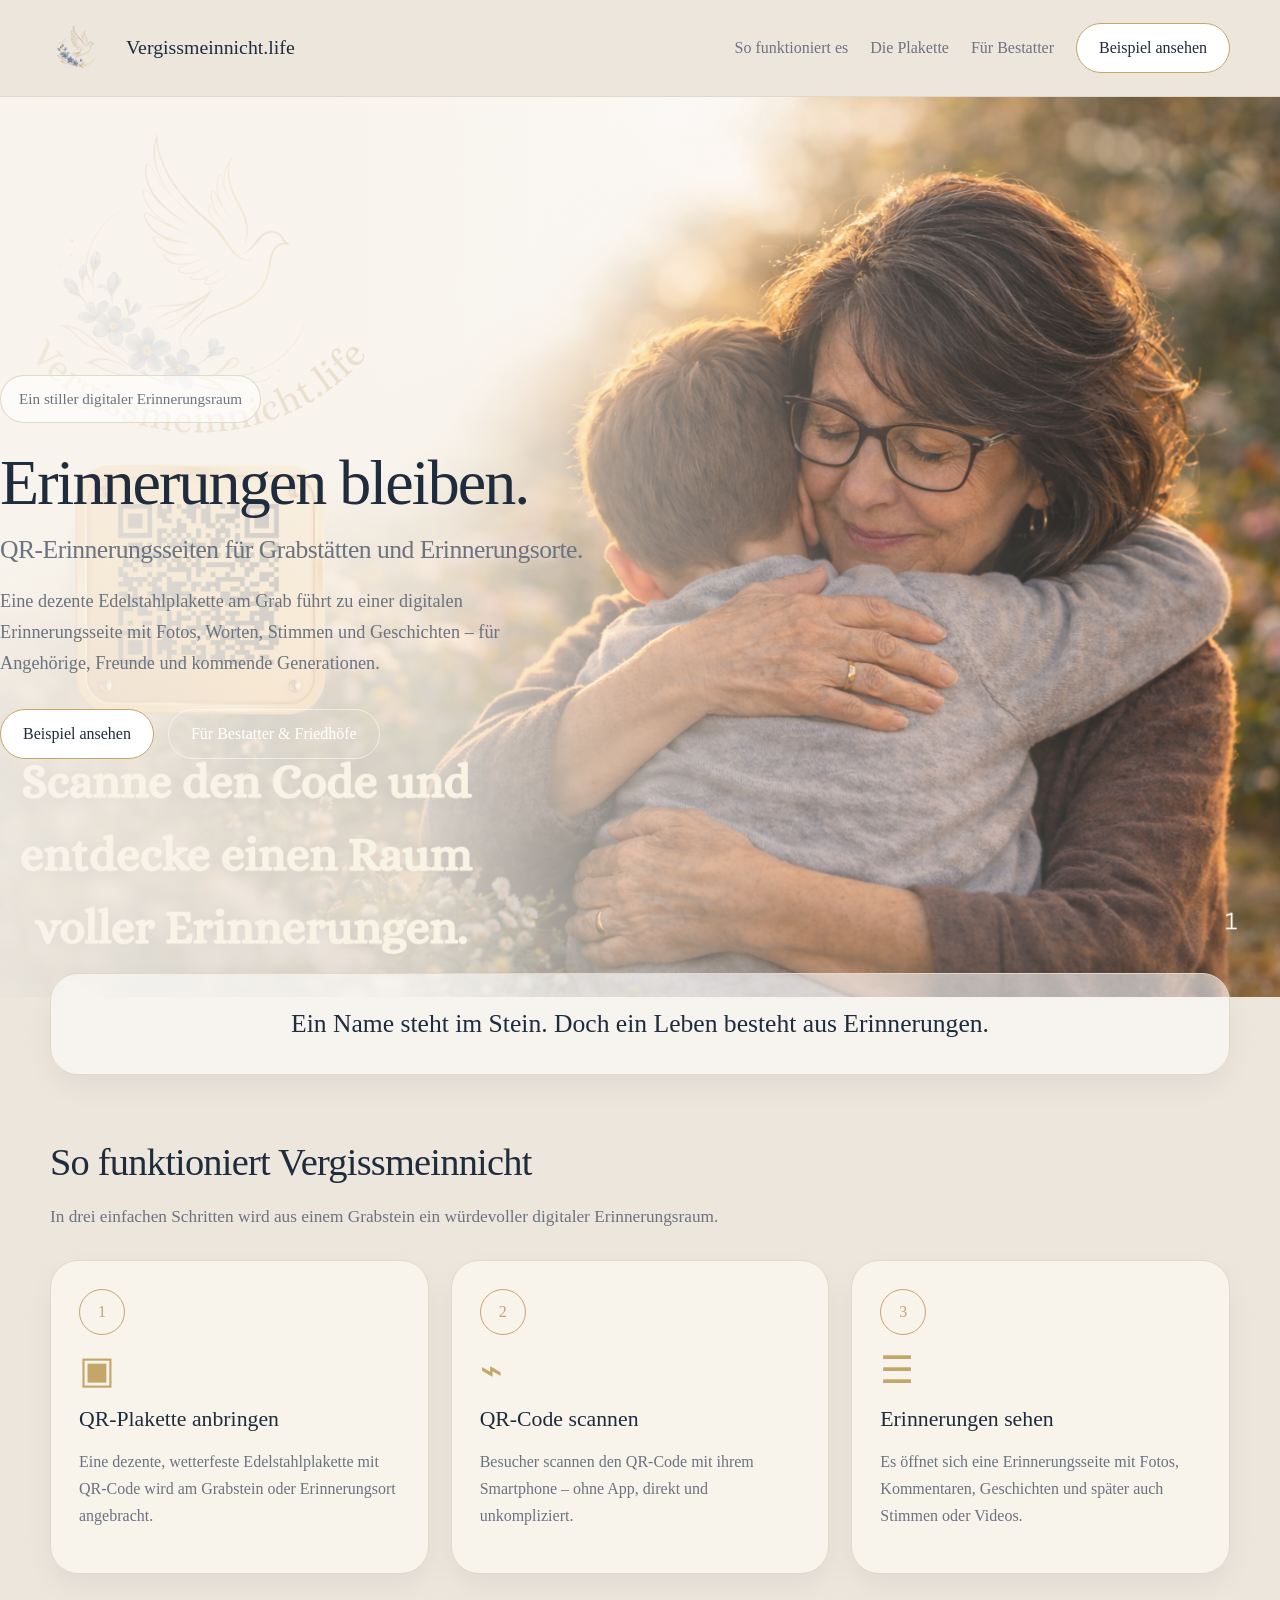
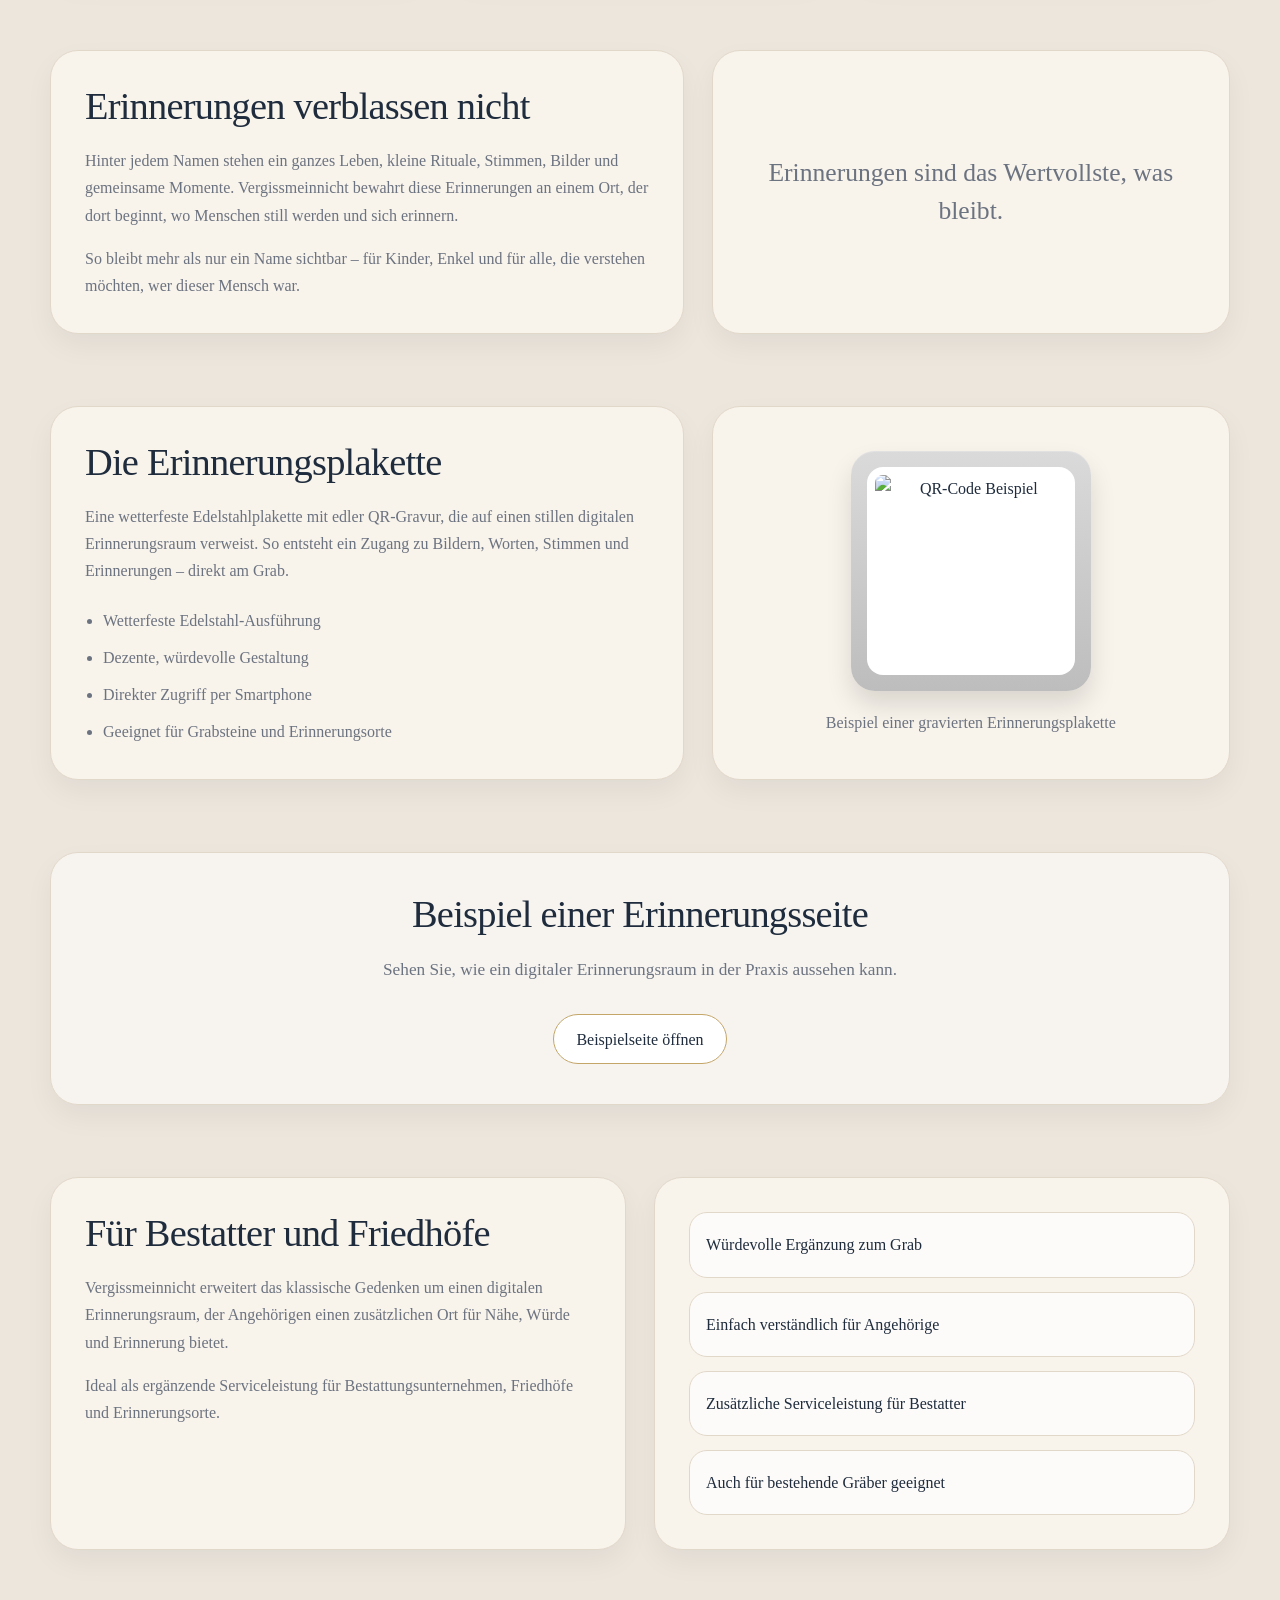
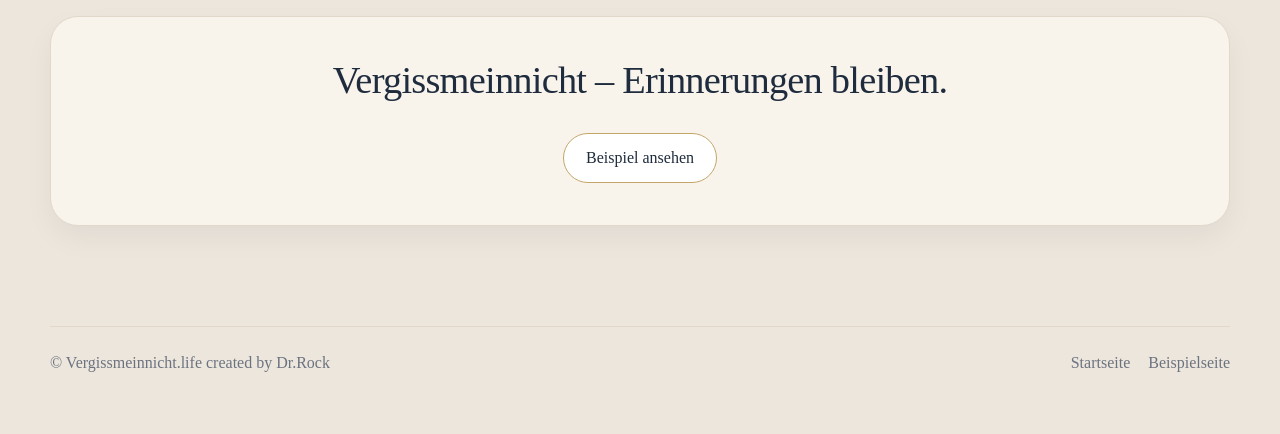
==== commit 9abda888: "Update index.html" ====
--- a/index.html
+++ b/index.html
@@ -202,7 +202,7 @@
 
   <footer class="site-footer">
     <div class="container footer-inner">
-      <div>© Vergissmeinnicht.life</div>
+      <div>© Vergissmeinnicht.life created by Dr.Rock</div>
       <div class="footer-links">
         <a href="index.html">Startseite</a>
         <a href="demo.html">Beispielseite</a>
--- a/style.css
+++ b/style.css
@@ -44,7 +44,7 @@
 .site-header {
   position: sticky;
   top: 0;
-  z-index: 20;
+  z-index: 50;
   background: rgba(236, 230, 220, 0.95);
   backdrop-filter: blur(10px);
   border-bottom: 1px solid var(--line);
@@ -114,8 +114,8 @@
 
 .button-secondary {
   background: transparent;
-  border: 1px solid var(--line);
-  color: var(--text);
+  border: 1px solid rgba(255,255,255,0.55);
+  color: #fff;
 }
 
 .header-button:hover,
@@ -126,31 +126,47 @@
 }
 
 .hero {
-  padding: 70px 0 46px;
-}
-
-.hero-grid {
-  display: grid;
-  grid-template-columns: 1.02fr 0.98fr;
-  gap: 36px;
-  align-items: center;
+  position: relative;
+  min-height: 100vh;
+  display: flex;
+  align-items: center;
+  overflow: hidden;
+}
+
+.hero-bg {
+  position: absolute;
+  inset: 0;
+  width: 100%;
+  height: 100%;
+  object-fit: cover;
+}
+
+.hero-overlay {
+  position: absolute;
+  inset: 0;
+  background:
+    linear-gradient(90deg, rgba(248,243,235,0.92) 0%, rgba(248,243,235,0.82) 34%, rgba(248,243,235,0.28) 62%, rgba(248,243,235,0.08) 100%);
+}
+
+.hero-content {
+  position: relative;
+  z-index: 2;
+  width: 100%;
+  padding-top: 110px;
+  padding-bottom: 70px;
 }
 
 .hero-copy {
-  background: var(--surface);
-  border: 1px solid var(--line);
-  border-radius: 32px;
-  padding: 54px;
-  box-shadow: var(--shadow);
+  max-width: 640px;
 }
 
 .hero-kicker {
   display: inline-block;
   padding: 10px 18px;
-  border: 1px solid var(--line);
+  border: 1px solid rgba(226, 216, 202, 0.95);
   border-radius: 999px;
   color: var(--muted);
-  background: rgba(255, 255, 255, 0.65);
+  background: rgba(255,255,255,0.6);
   margin-bottom: 24px;
   font-size: 0.95rem;
 }
@@ -165,7 +181,7 @@
 }
 
 h1 {
-  font-size: clamp(2.6rem, 5vw, 4.9rem);
+  font-size: clamp(2.8rem, 5vw, 5.2rem);
   margin-bottom: 14px;
   letter-spacing: -0.03em;
 }
@@ -209,51 +225,6 @@
   margin-top: 30px;
 }
 
-.hero-visual {
-  display: flex;
-  justify-content: center;
-}
-
-.hero-image-wrap {
-  position: relative;
-  width: 100%;
-  border-radius: 32px;
-  overflow: hidden;
-  border: 1px solid var(--line);
-  box-shadow: var(--shadow);
-  background: var(--surface);
-}
-
-.hero-image {
-  width: 100%;
-  aspect-ratio: 4 / 5;
-  object-fit: cover;
-}
-
-.hero-badge {
-  position: absolute;
-  left: 20px;
-  right: 20px;
-  bottom: 20px;
-  background: rgba(248, 243, 235, 0.92);
-  border: 1px solid rgba(226, 216, 202, 0.9);
-  border-radius: 22px;
-  padding: 18px 18px 16px;
-  backdrop-filter: blur(8px);
-}
-
-.hero-badge-title {
-  font-size: 1rem;
-  color: var(--text);
-  margin-bottom: 6px;
-}
-
-.hero-badge-text {
-  font-size: 0.95rem;
-  color: var(--muted);
-  line-height: 1.5;
-}
-
 .intro-statement {
   padding: 0 0 46px;
 }
@@ -265,6 +236,9 @@
   padding: 28px 24px;
   text-align: center;
   box-shadow: var(--shadow);
+  margin-top: -24px;
+  position: relative;
+  z-index: 3;
 }
 
 .intro-statement-inner p {
@@ -502,12 +476,21 @@
 }
 
 @media (max-width: 980px) {
-  .hero-grid,
   .steps-grid,
   .emotion-grid,
   .product-grid,
   .bestatter-grid {
     grid-template-columns: 1fr;
+  }
+
+  .hero-content {
+    padding-top: 120px;
+    padding-bottom: 44px;
+  }
+
+  .hero-overlay {
+    background:
+      linear-gradient(180deg, rgba(248,243,235,0.9) 0%, rgba(248,243,235,0.8) 28%, rgba(248,243,235,0.38) 55%, rgba(248,243,235,0.16) 100%);
   }
 
   .hero-copy,
@@ -523,10 +506,6 @@
   .intro-statement-inner {
     padding: 28px;
   }
-
-  .hero-image {
-    aspect-ratio: 4 / 4.8;
-  }
 }
 
 @media (max-width: 640px) {
@@ -556,16 +535,8 @@
     display: none;
   }
 
-  .hero {
-    padding-top: 34px;
-  }
-
-  .hero-copy {
-    padding: 28px 22px;
-  }
-
   h1 {
-    font-size: 2.2rem;
+    font-size: 2.25rem;
   }
 
   h2 {
@@ -588,19 +559,4 @@
   .emotion-quote blockquote {
     font-size: 1.25rem;
   }
-
-  .hero-badge {
-    left: 14px;
-    right: 14px;
-    bottom: 14px;
-    padding: 14px;
-  }
-
-  .hero-badge-title {
-    font-size: 0.92rem;
-  }
-
-  .hero-badge-text {
-    font-size: 0.88rem;
-  }
-}
+}
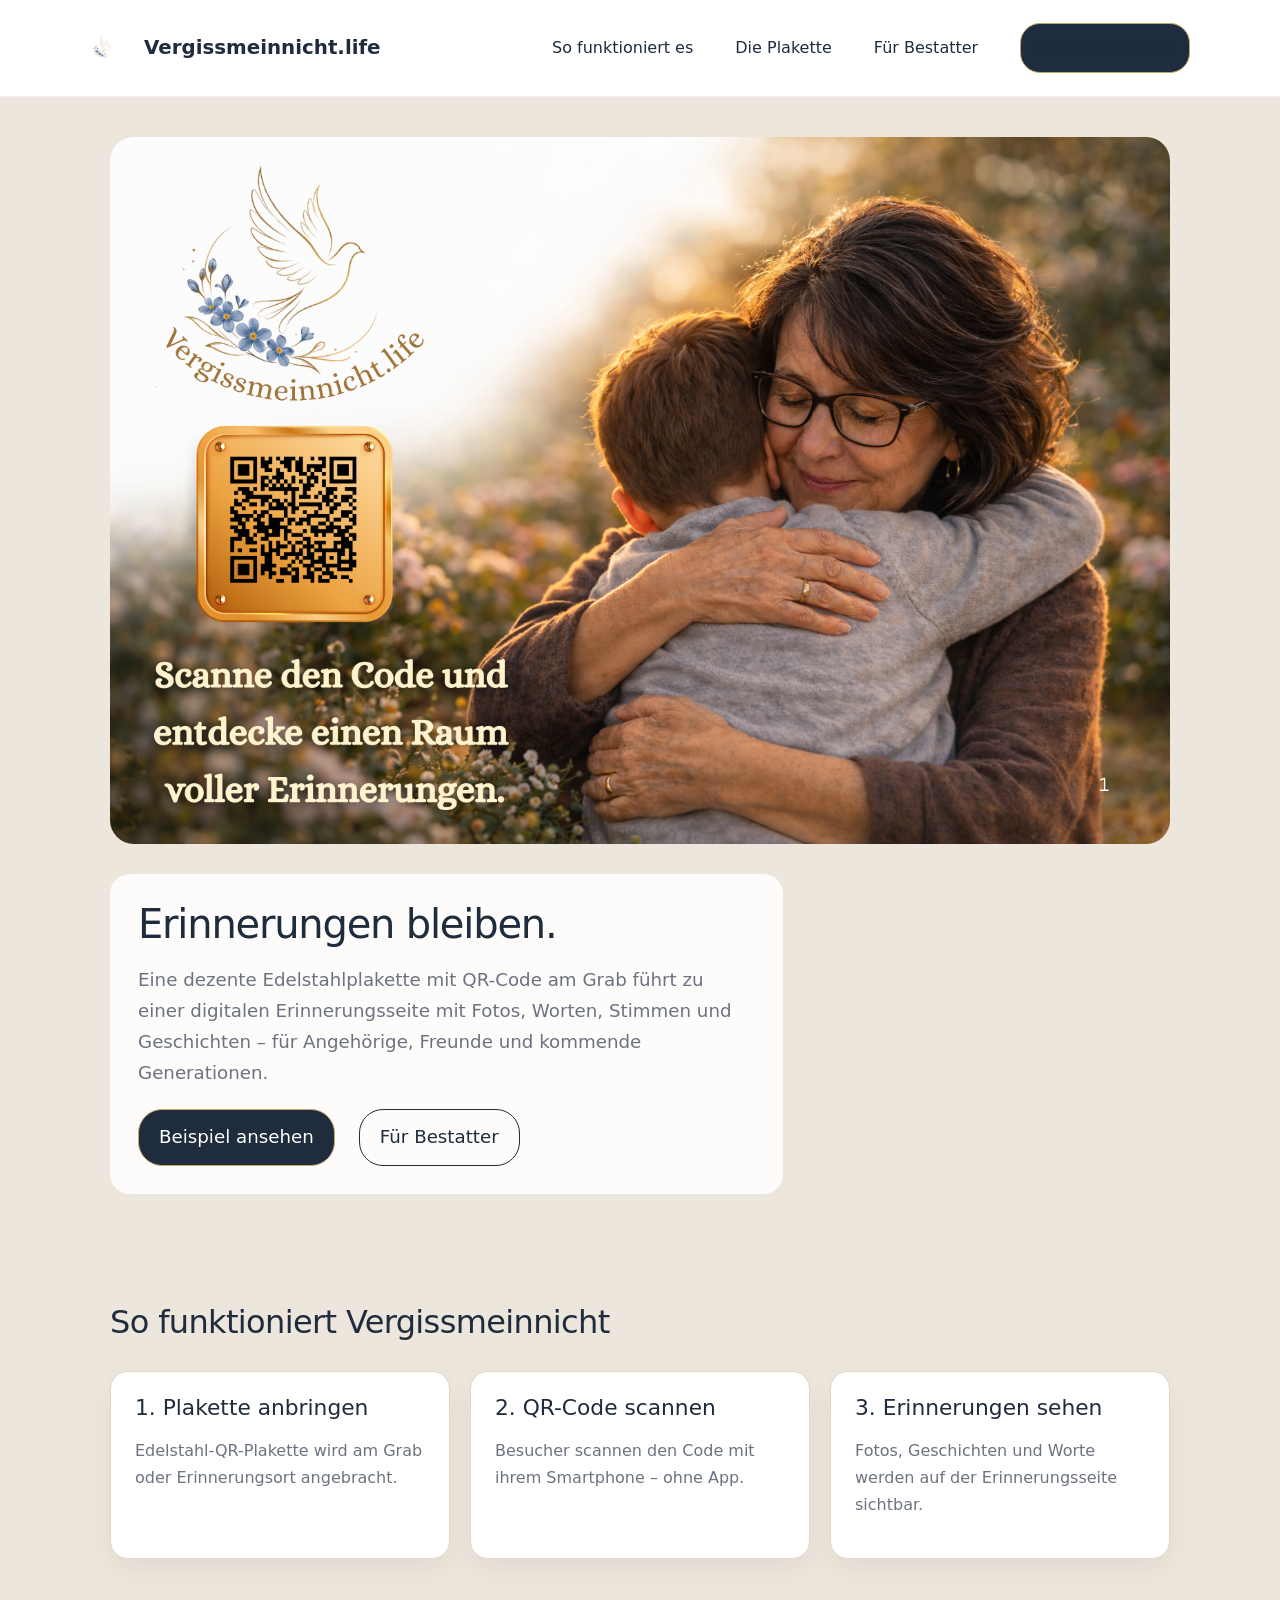
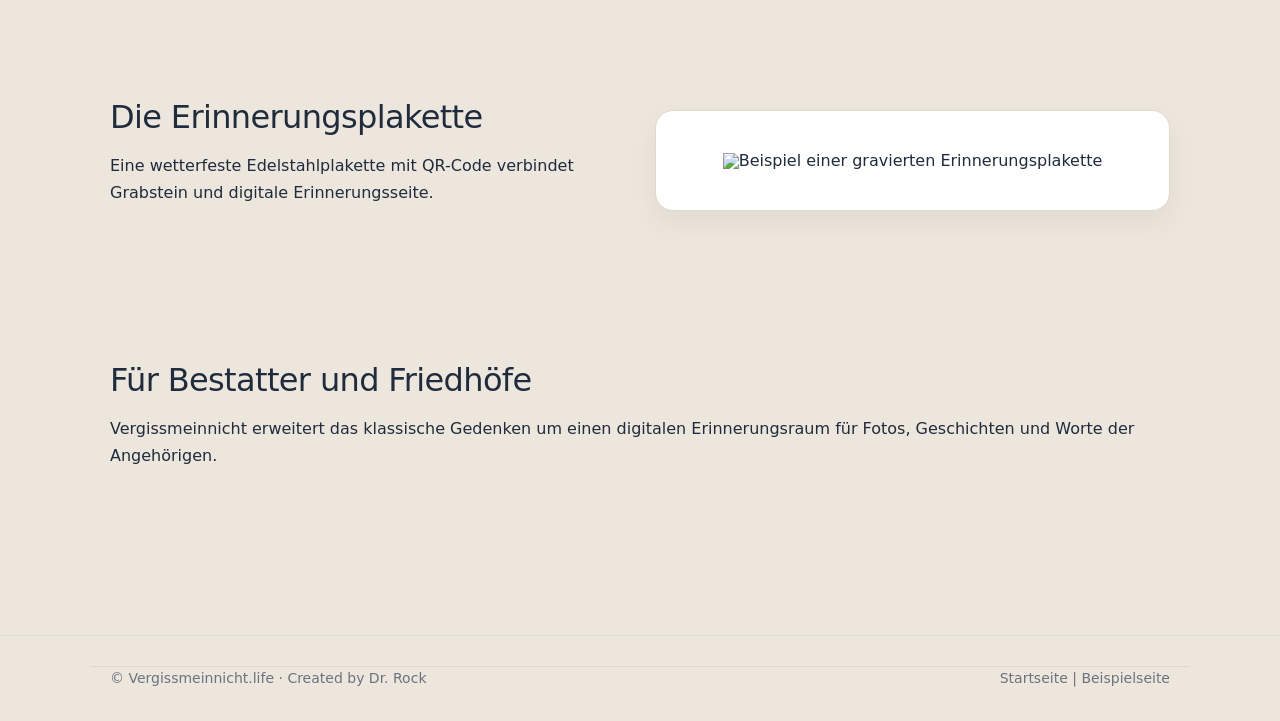
==== commit b82d169c: "Refactor index.html structure and styles" ====
--- a/index.html
+++ b/index.html
@@ -1,214 +1,299 @@
 <!DOCTYPE html>
 <html lang="de">
 <head>
-  <meta charset="UTF-8">
-  <meta name="viewport" content="width=device-width, initial-scale=1.0">
-  <title>Vergissmeinnicht.life – Erinnerungen bleiben</title>
-  <meta name="description" content="Vergissmeinnicht verbindet eine dezente Edelstahlplakette mit QR-Code am Grab mit einem digitalen Erinnerungsraum für Fotos, Worte, Stimmen und Geschichten.">
-  <link rel="icon" type="image/png" href="favicon.png">
-  <link rel="stylesheet" href="style.css">
+<meta charset="UTF-8">
+<meta name="viewport" content="width=device-width, initial-scale=1.0">
+<title>Vergissmeinnicht.life – Erinnerungen bleiben</title>
+
+<meta name="description" content="Vergissmeinnicht verbindet eine dezente Edelstahlplakette mit QR-Code am Grab mit einem digitalen Erinnerungsraum für Fotos, Worte, Stimmen und Geschichten.">
+
+<link rel="icon" type="image/png" href="favicon.png">
+<link rel="stylesheet" href="style.css">
+
+<style>
+
+body{
+margin:0;
+font-family:system-ui,-apple-system,Segoe UI,Roboto,Arial,sans-serif;
+background:#ece6dc;
+color:#1f2c3d;
+}
+
+.container{
+max-width:1100px;
+margin:auto;
+padding:0 20px;
+}
+
+.site-header{
+background:white;
+border-bottom:1px solid #eee;
+}
+
+.header-inner{
+display:flex;
+align-items:center;
+justify-content:space-between;
+padding:16px 0;
+}
+
+.brand{
+display:flex;
+align-items:center;
+text-decoration:none;
+color:#1f2c3d;
+font-weight:600;
+}
+
+.brand-logo{
+width:28px;
+margin-right:8px;
+}
+
+.header-nav a{
+margin-left:20px;
+text-decoration:none;
+color:#1f2c3d;
+}
+
+.header-button{
+background:#1f2c3d;
+color:white;
+padding:10px 16px;
+border-radius:20px;
+}
+
+.hero{
+padding:40px 0;
+}
+
+.hero img{
+width:100%;
+border-radius:24px;
+display:block;
+}
+
+.hero-text{
+margin-top:30px;
+background:rgba(255,255,255,0.9);
+padding:28px;
+border-radius:20px;
+}
+
+.hero-text h1{
+margin-top:0;
+font-size:40px;
+}
+
+.hero-actions{
+margin-top:20px;
+}
+
+.button-primary{
+background:#1f2c3d;
+color:white;
+padding:12px 20px;
+border-radius:24px;
+text-decoration:none;
+margin-right:10px;
+}
+
+.button-secondary{
+border:1px solid #1f2c3d;
+padding:12px 20px;
+border-radius:24px;
+text-decoration:none;
+color:#1f2c3d;
+}
+
+.section{
+padding:70px 0;
+}
+
+.section h2{
+font-size:32px;
+margin-bottom:16px;
+}
+
+.steps-grid{
+display:grid;
+grid-template-columns:repeat(3,1fr);
+gap:20px;
+margin-top:30px;
+}
+
+.step-card{
+background:white;
+padding:24px;
+border-radius:18px;
+}
+
+.product-grid{
+display:grid;
+grid-template-columns:1fr 1fr;
+gap:30px;
+align-items:center;
+}
+
+.product-card{
+background:white;
+padding:20px;
+border-radius:18px;
+text-align:center;
+}
+
+.site-footer{
+margin-top:80px;
+border-top:1px solid #ddd;
+padding:30px 0;
+font-size:14px;
+}
+
+.footer-inner{
+display:flex;
+justify-content:space-between;
+}
+
+@media(max-width:900px){
+
+.steps-grid{
+grid-template-columns:1fr;
+}
+
+.product-grid{
+grid-template-columns:1fr;
+}
+
+.hero-text h1{
+font-size:32px;
+}
+
+}
+
+</style>
 </head>
+
 <body>
 
-  <header class="site-header">
-    <div class="container header-inner">
-      <a href="index.html" class="brand">
-        <img src="logo-icon.png" alt="Vergissmeinnicht Logo" class="brand-logo">
-        <span class="brand-name">Vergissmeinnicht.life</span>
-      </a>
-
-      <nav class="header-nav">
-        <a href="#funktion" class="nav-link">So funktioniert es</a>
-        <a href="#plakette" class="nav-link">Die Plakette</a>
-        <a href="#bestatter" class="nav-link">Für Bestatter</a>
-        <a href="demo.html" class="header-button">Beispiel ansehen</a>
-      </nav>
-    </div>
-  </header>
-
-  <main>
-
-    <section class="hero">
-      <img src="vergissmeinnicht-hero.png" alt="Vergissmeinnicht Hero Bild" class="hero-bg">
-
-      <div class="hero-overlay"></div>
-
-      <div class="container hero-content">
-        <div class="hero-copy">
-          <div class="hero-kicker">Ein stiller digitaler Erinnerungsraum</div>
-
-          <h1>Erinnerungen bleiben.</h1>
-
-          <h2 class="hero-subheadline">
-            QR-Erinnerungsseiten für Grabstätten und Erinnerungsorte.
-          </h2>
-
-          <p class="hero-text">
-            Eine dezente Edelstahlplakette am Grab führt zu einer digitalen Erinnerungsseite
-            mit Fotos, Worten, Stimmen und Geschichten – für Angehörige, Freunde und kommende Generationen.
-          </p>
-
-          <div class="hero-actions">
-            <a href="demo.html" class="button-primary">Beispiel ansehen</a>
-            <a href="#bestatter" class="button-secondary">Für Bestatter & Friedhöfe</a>
-          </div>
-        </div>
-      </div>
-    </section>
-
-    <section class="intro-statement">
-      <div class="container intro-statement-inner">
-        <p>Ein Name steht im Stein. Doch ein Leben besteht aus Erinnerungen.</p>
-      </div>
-    </section>
-
-    <section class="how-it-works" id="funktion">
-      <div class="container">
-        <h2>So funktioniert Vergissmeinnicht</h2>
-        <p class="section-lead">
-          In drei einfachen Schritten wird aus einem Grabstein ein würdevoller digitaler Erinnerungsraum.
-        </p>
-
-        <div class="steps-grid">
-
-          <article class="step-card">
-            <div class="step-number">1</div>
-            <div class="step-icon">▣</div>
-            <h3>QR-Plakette anbringen</h3>
-            <p>
-              Eine dezente, wetterfeste Edelstahlplakette mit QR-Code wird am Grabstein oder Erinnerungsort angebracht.
-            </p>
-          </article>
-
-          <article class="step-card">
-            <div class="step-number">2</div>
-            <div class="step-icon">⌁</div>
-            <h3>QR-Code scannen</h3>
-            <p>
-              Besucher scannen den QR-Code mit ihrem Smartphone – ohne App, direkt und unkompliziert.
-            </p>
-          </article>
-
-          <article class="step-card">
-            <div class="step-number">3</div>
-            <div class="step-icon">☰</div>
-            <h3>Erinnerungen sehen</h3>
-            <p>
-              Es öffnet sich eine Erinnerungsseite mit Fotos, Kommentaren, Geschichten und später auch Stimmen oder Videos.
-            </p>
-          </article>
-
-        </div>
-      </div>
-    </section>
-
-    <section class="emotion-section">
-      <div class="container emotion-grid">
-        <div class="emotion-copy">
-          <h2>Erinnerungen verblassen nicht</h2>
-          <p>
-            Hinter jedem Namen stehen ein ganzes Leben, kleine Rituale, Stimmen, Bilder und gemeinsame Momente.
-            Vergissmeinnicht bewahrt diese Erinnerungen an einem Ort, der dort beginnt, wo Menschen still werden und sich erinnern.
-          </p>
-          <p>
-            So bleibt mehr als nur ein Name sichtbar – für Kinder, Enkel und für alle, die verstehen möchten, wer dieser Mensch war.
-          </p>
-        </div>
-
-        <div class="emotion-quote">
-          <blockquote>
-            Erinnerungen sind das Wertvollste, was bleibt.
-          </blockquote>
-        </div>
-      </div>
-    </section>
-
-    <section class="product-section" id="plakette">
-      <div class="container product-grid">
-        <div class="product-copy">
-          <h2>Die Erinnerungsplakette</h2>
-          <p>
-            Eine wetterfeste Edelstahlplakette mit edler QR-Gravur, die auf einen stillen digitalen Erinnerungsraum verweist.
-            So entsteht ein Zugang zu Bildern, Worten, Stimmen und Erinnerungen – direkt am Grab.
-          </p>
-
-          <ul class="product-list">
-            <li>Wetterfeste Edelstahl-Ausführung</li>
-            <li>Dezente, würdevolle Gestaltung</li>
-            <li>Direkter Zugriff per Smartphone</li>
-            <li>Geeignet für Grabsteine und Erinnerungsorte</li>
-          </ul>
-        </div>
-
-        <div class="product-card">
-          <div class="product-card-inner">
-            <div class="steel-plaque">
-              <img
-                src="https://api.qrserver.com/v1/create-qr-code/?size=260x260&data=https%3A%2F%2Fvergissmeinnicht.live%2Fdemo.html"
-                alt="QR-Code Beispiel"
-                class="product-qr"
-              >
-            </div>
-            <div class="product-card-text">Beispiel einer gravierten Erinnerungsplakette</div>
-          </div>
-        </div>
-      </div>
-    </section>
-
-    <section class="demo-section">
-      <div class="container demo-section-inner">
-        <h2>Beispiel einer Erinnerungsseite</h2>
-        <p class="section-lead">
-          Sehen Sie, wie ein digitaler Erinnerungsraum in der Praxis aussehen kann.
-        </p>
-        <div class="hero-actions center-actions">
-          <a href="demo.html" class="button-primary">Beispielseite öffnen</a>
-        </div>
-      </div>
-    </section>
-
-    <section class="bestatter-section" id="bestatter">
-      <div class="container bestatter-grid">
-        <div class="bestatter-copy">
-          <h2>Für Bestatter und Friedhöfe</h2>
-          <p>
-            Vergissmeinnicht erweitert das klassische Gedenken um einen digitalen Erinnerungsraum, der Angehörigen
-            einen zusätzlichen Ort für Nähe, Würde und Erinnerung bietet.
-          </p>
-          <p>
-            Ideal als ergänzende Serviceleistung für Bestattungsunternehmen, Friedhöfe und Erinnerungsorte.
-          </p>
-        </div>
-
-        <div class="bestatter-points">
-          <div class="point-card">Würdevolle Ergänzung zum Grab</div>
-          <div class="point-card">Einfach verständlich für Angehörige</div>
-          <div class="point-card">Zusätzliche Serviceleistung für Bestatter</div>
-          <div class="point-card">Auch für bestehende Gräber geeignet</div>
-        </div>
-      </div>
-    </section>
-
-    <section class="final-cta">
-      <div class="container final-cta-inner">
-        <h2>Vergissmeinnicht – Erinnerungen bleiben.</h2>
-        <div class="hero-actions center-actions">
-          <a href="demo.html" class="button-primary">Beispiel ansehen</a>
-        </div>
-      </div>
-    </section>
-
-  </main>
-
-  <footer class="site-footer">
-    <div class="container footer-inner">
-      <div>© Vergissmeinnicht.life created by Dr.Rock</div>
-      <div class="footer-links">
-        <a href="index.html">Startseite</a>
-        <a href="demo.html">Beispielseite</a>
-      </div>
-    </div>
-  </footer>
+<header class="site-header">
+<div class="container header-inner">
+
+<a href="index.html" class="brand">
+<img src="logo-icon.png" alt="Vergissmeinnicht Logo" class="brand-logo">
+<span class="brand-name">Vergissmeinnicht.life</span>
+</a>
+
+<nav class="header-nav">
+<a href="#funktion">So funktioniert es</a>
+<a href="#plakette">Die Plakette</a>
+<a href="#bestatter">Für Bestatter</a>
+<a href="demo.html" class="header-button">Beispiel ansehen</a>
+</nav>
+
+</div>
+</header>
+
+<main>
+
+<section class="hero">
+<div class="container">
+
+<img src="vergissmeinnicht-hero.png" alt="Vergissmeinnicht Erinnerungsbild">
+
+<div class="hero-text">
+
+<h1>Erinnerungen bleiben.</h1>
+
+<p>
+Eine dezente Edelstahlplakette mit QR-Code am Grab führt zu einer digitalen Erinnerungsseite
+mit Fotos, Worten, Stimmen und Geschichten – für Angehörige, Freunde und kommende Generationen.
+</p>
+
+<div class="hero-actions">
+<a href="demo.html" class="button-primary">Beispiel ansehen</a>
+<a href="#bestatter" class="button-secondary">Für Bestatter</a>
+</div>
+
+</div>
+</div>
+</section>
+
+<section class="section" id="funktion">
+<div class="container">
+
+<h2>So funktioniert Vergissmeinnicht</h2>
+
+<div class="steps-grid">
+
+<div class="step-card">
+<h3>1. Plakette anbringen</h3>
+<p>Edelstahl-QR-Plakette wird am Grab oder Erinnerungsort angebracht.</p>
+</div>
+
+<div class="step-card">
+<h3>2. QR-Code scannen</h3>
+<p>Besucher scannen den Code mit ihrem Smartphone – ohne App.</p>
+</div>
+
+<div class="step-card">
+<h3>3. Erinnerungen sehen</h3>
+<p>Fotos, Geschichten und Worte werden auf der Erinnerungsseite sichtbar.</p>
+</div>
+
+</div>
+</div>
+</section>
+
+<section class="section" id="plakette">
+<div class="container product-grid">
+
+<div>
+<h2>Die Erinnerungsplakette</h2>
+
+<p>
+Eine wetterfeste Edelstahlplakette mit QR-Code verbindet Grabstein und digitale Erinnerungsseite.
+</p>
+
+</div>
+
+<div class="product-card">
+
+<img src="https://api.qrserver.com/v1/create-qr-code/?size=260x260&data=https%3A%2F%2Fvergissmeinnicht.life%2F">
+
+<p>Beispiel einer gravierten Erinnerungsplakette</p>
+
+</div>
+
+</div>
+</section>
+
+<section class="section" id="bestatter">
+<div class="container">
+
+<h2>Für Bestatter und Friedhöfe</h2>
+
+<p>
+Vergissmeinnicht erweitert das klassische Gedenken um einen digitalen Erinnerungsraum
+für Fotos, Geschichten und Worte der Angehörigen.
+</p>
+
+</div>
+</section>
+
+</main>
+
+<footer class="site-footer">
+<div class="container footer-inner">
+
+<div>© Vergissmeinnicht.life · Created by Dr. Rock</div>
+
+<div>
+<a href="index.html">Startseite</a> |
+<a href="demo.html">Beispielseite</a>
+</div>
+
+</div>
+</footer>
 
 </body>
 </html>
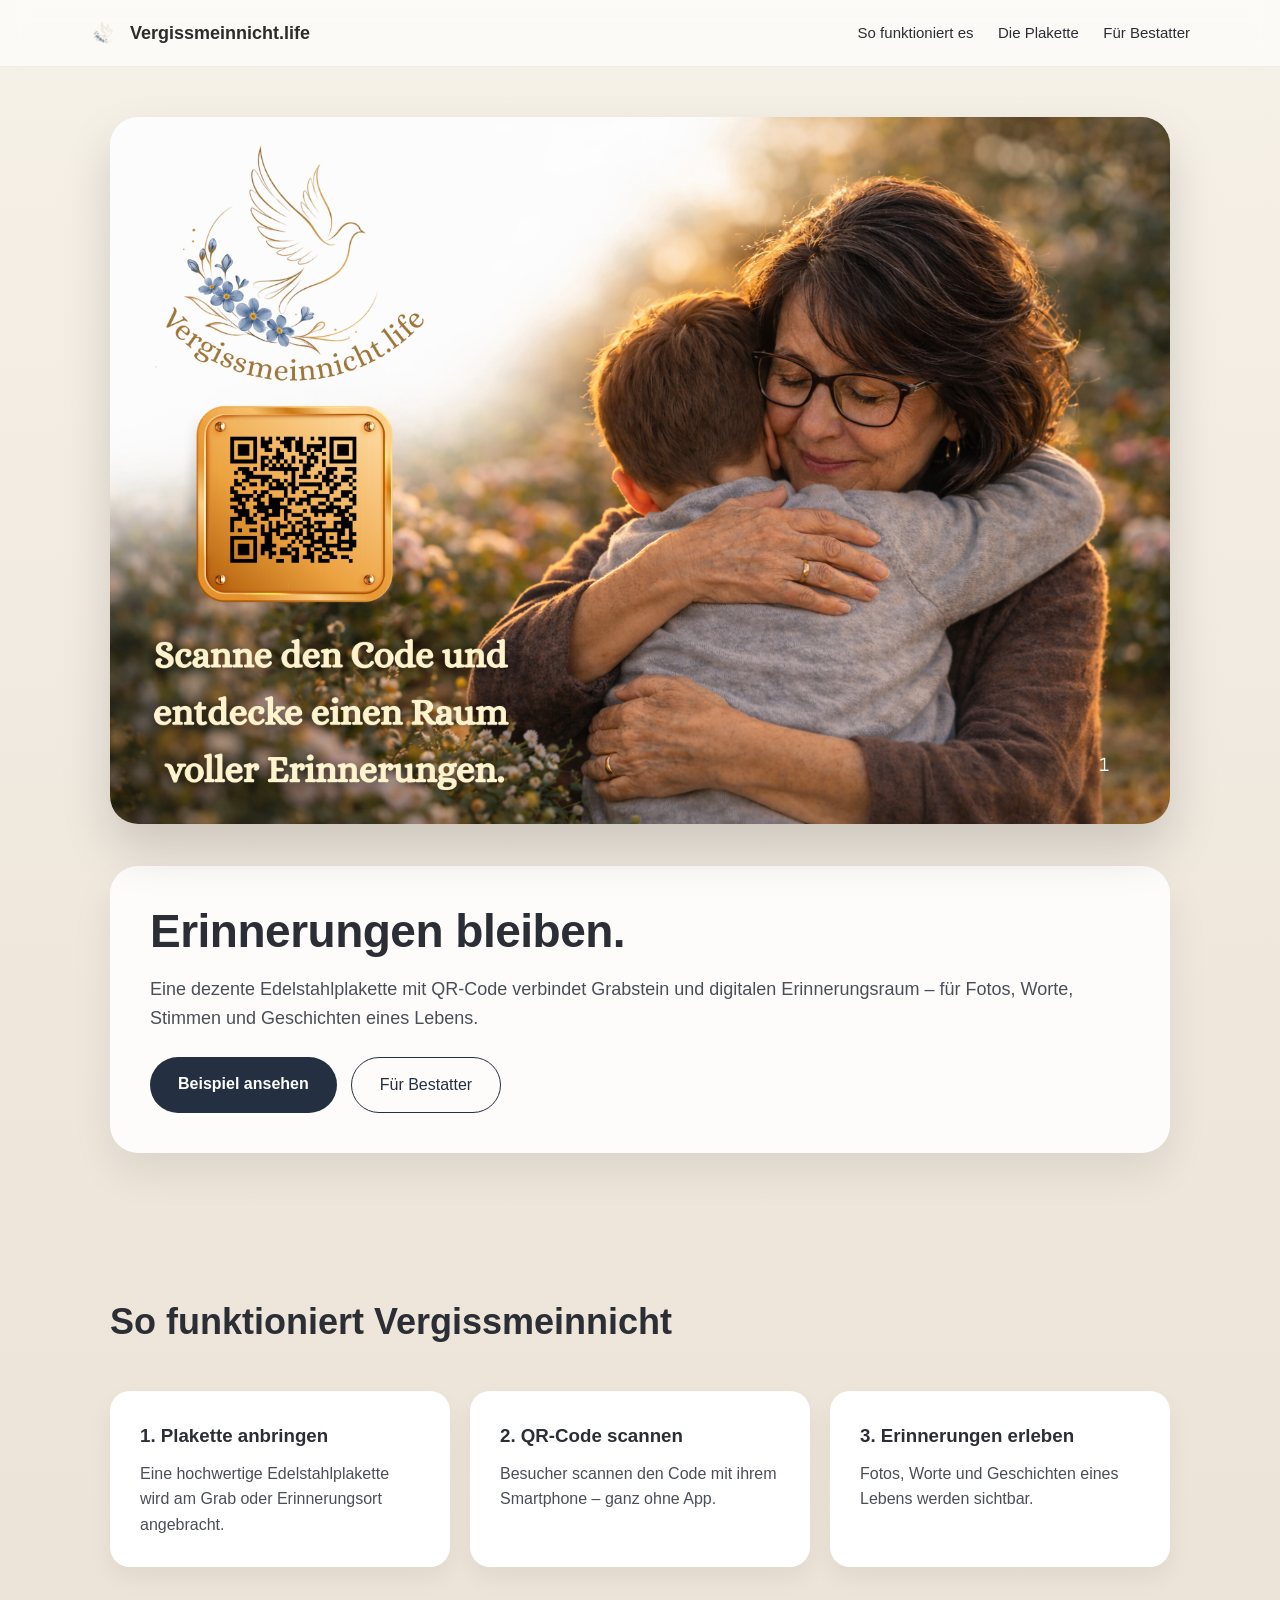
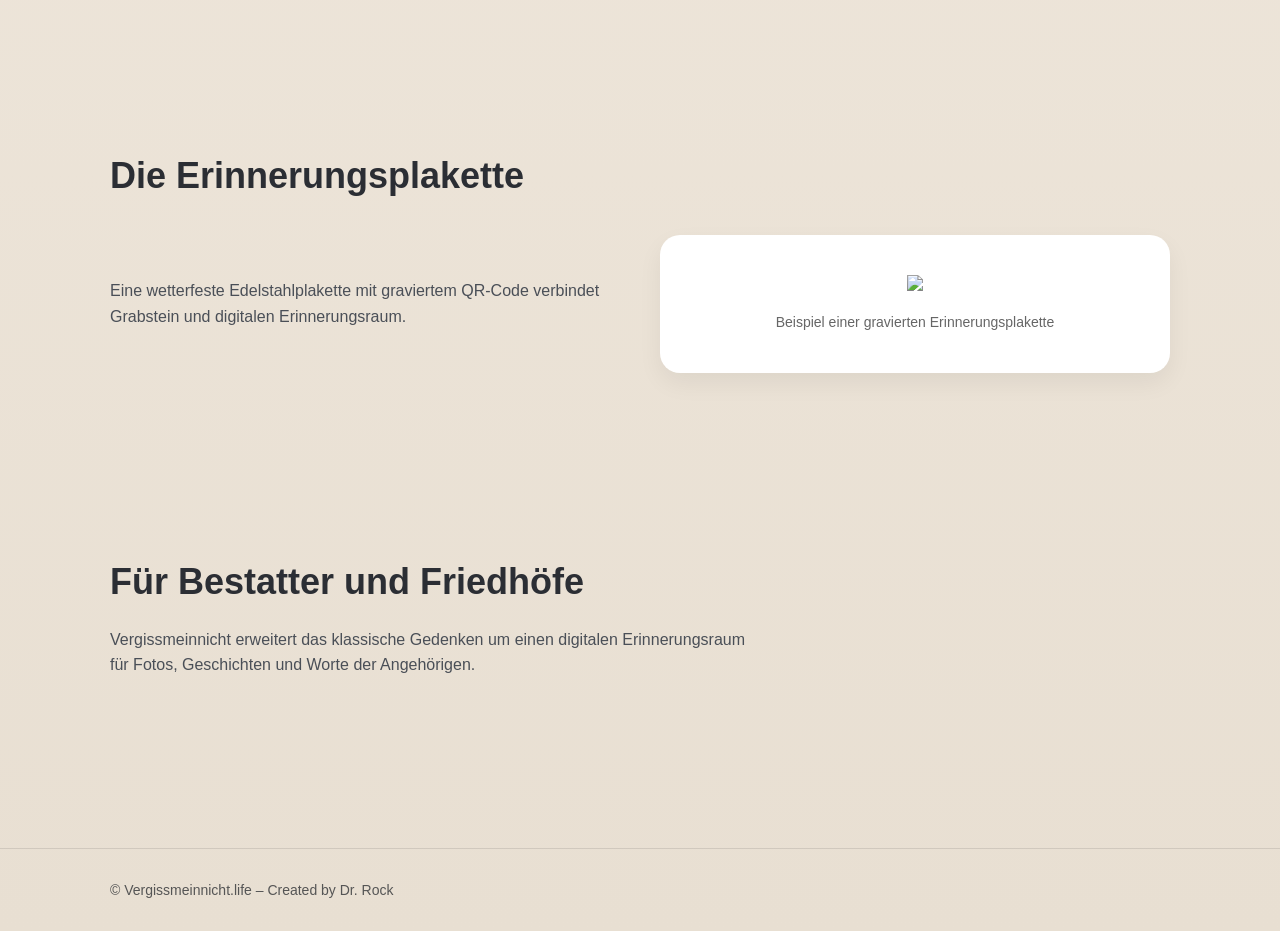
==== commit 50f36d21: "Refactor HTML structure and update styles" ====
--- a/index.html
+++ b/index.html
@@ -1,22 +1,27 @@
 <!DOCTYPE html>
 <html lang="de">
 <head>
+
 <meta charset="UTF-8">
 <meta name="viewport" content="width=device-width, initial-scale=1.0">
+
 <title>Vergissmeinnicht.life – Erinnerungen bleiben</title>
 
-<meta name="description" content="Vergissmeinnicht verbindet eine dezente Edelstahlplakette mit QR-Code am Grab mit einem digitalen Erinnerungsraum für Fotos, Worte, Stimmen und Geschichten.">
-
-<link rel="icon" type="image/png" href="favicon.png">
-<link rel="stylesheet" href="style.css">
+<link rel="icon" href="favicon.png">
 
 <style>
 
+*{
+margin:0;
+padding:0;
+box-sizing:border-box;
+}
+
 body{
-margin:0;
-font-family:system-ui,-apple-system,Segoe UI,Roboto,Arial,sans-serif;
-background:#ece6dc;
-color:#1f2c3d;
+font-family:-apple-system,BlinkMacSystemFont,"Segoe UI",Roboto,Arial,sans-serif;
+background:linear-gradient(180deg,#f6f1e8 0%,#efe7dc 40%,#e8dfd2 100%);
+color:#2b2e34;
+line-height:1.6;
 }
 
 .container{
@@ -25,249 +30,312 @@
 padding:0 20px;
 }
 
+/* HEADER */
+
 .site-header{
-background:white;
-border-bottom:1px solid #eee;
+background:rgba(255,255,255,0.65);
+backdrop-filter:blur(12px);
+-webkit-backdrop-filter:blur(12px);
+border-bottom:1px solid rgba(0,0,0,0.05);
+position:sticky;
+top:0;
+z-index:100;
 }
 
 .header-inner{
 display:flex;
 align-items:center;
 justify-content:space-between;
-padding:16px 0;
+padding:18px 0;
 }
 
 .brand{
 display:flex;
 align-items:center;
 text-decoration:none;
-color:#1f2c3d;
+color:#2c2c2c;
 font-weight:600;
-}
-
-.brand-logo{
-width:28px;
-margin-right:8px;
+font-size:18px;
+}
+
+.brand img{
+width:30px;
+margin-right:10px;
 }
 
 .header-nav a{
 margin-left:20px;
 text-decoration:none;
-color:#1f2c3d;
-}
-
-.header-button{
-background:#1f2c3d;
-color:white;
-padding:10px 16px;
-border-radius:20px;
-}
+color:#2b2e34;
+font-size:15px;
+}
+
+/* HERO */
 
 .hero{
-padding:40px 0;
+padding:50px 0;
 }
 
 .hero img{
 width:100%;
-border-radius:24px;
-display:block;
+border-radius:28px;
+box-shadow:0 25px 50px rgba(0,0,0,0.15);
 }
 
 .hero-text{
-margin-top:30px;
-background:rgba(255,255,255,0.9);
-padding:28px;
-border-radius:20px;
+margin-top:35px;
+background:rgba(255,255,255,0.88);
+padding:40px;
+border-radius:28px;
+box-shadow:0 20px 40px rgba(0,0,0,0.08);
 }
 
 .hero-text h1{
-margin-top:0;
-font-size:40px;
-}
-
-.hero-actions{
-margin-top:20px;
+font-size:46px;
+line-height:1.1;
+margin-bottom:18px;
+letter-spacing:-0.5px;
+}
+
+.hero-text p{
+font-size:18px;
+color:#4a4f57;
+margin-bottom:25px;
+}
+
+/* BUTTONS */
+
+.buttons{
+display:flex;
+gap:14px;
+flex-wrap:wrap;
 }
 
 .button-primary{
-background:#1f2c3d;
+background:#243042;
 color:white;
-padding:12px 20px;
-border-radius:24px;
+padding:14px 28px;
+border-radius:30px;
 text-decoration:none;
-margin-right:10px;
+font-weight:600;
+transition:all .25s ease;
+}
+
+.button-primary:hover{
+transform:translateY(-2px);
+box-shadow:0 10px 22px rgba(0,0,0,0.18);
 }
 
 .button-secondary{
-border:1px solid #1f2c3d;
-padding:12px 20px;
-border-radius:24px;
+border:1px solid #243042;
+padding:14px 28px;
+border-radius:30px;
 text-decoration:none;
-color:#1f2c3d;
-}
+color:#243042;
+font-weight:500;
+}
+
+/* SECTIONS */
 
 .section{
-padding:70px 0;
+padding:90px 0;
 }
 
 .section h2{
-font-size:32px;
+font-size:36px;
 margin-bottom:16px;
 }
 
-.steps-grid{
+.section p{
+max-width:650px;
+color:#4a4f57;
+}
+
+/* STEPS */
+
+.steps{
+margin-top:40px;
 display:grid;
 grid-template-columns:repeat(3,1fr);
 gap:20px;
-margin-top:30px;
-}
-
-.step-card{
+}
+
+.card{
 background:white;
-padding:24px;
-border-radius:18px;
-}
-
-.product-grid{
+padding:30px;
+border-radius:20px;
+box-shadow:0 10px 25px rgba(0,0,0,0.06);
+}
+
+.card h3{
+margin-bottom:10px;
+}
+
+/* PLAQUE */
+
+.product{
 display:grid;
 grid-template-columns:1fr 1fr;
-gap:30px;
+gap:40px;
 align-items:center;
-}
-
-.product-card{
+margin-top:30px;
+}
+
+.plaque{
 background:white;
-padding:20px;
-border-radius:18px;
+padding:40px;
+border-radius:20px;
 text-align:center;
-}
-
-.site-footer{
+box-shadow:0 10px 25px rgba(0,0,0,0.06);
+}
+
+.plaque img{
+width:120px;
+margin-bottom:12px;
+}
+
+/* FOOTER */
+
+.footer{
 margin-top:80px;
-border-top:1px solid #ddd;
+border-top:1px solid rgba(0,0,0,0.1);
 padding:30px 0;
 font-size:14px;
-}
-
-.footer-inner{
-display:flex;
-justify-content:space-between;
-}
+color:#555;
+}
+
+/* MOBILE */
 
 @media(max-width:900px){
 
-.steps-grid{
+.hero-text h1{
+font-size:34px;
+}
+
+.steps{
 grid-template-columns:1fr;
 }
 
-.product-grid{
+.product{
 grid-template-columns:1fr;
 }
 
-.hero-text h1{
-font-size:32px;
-}
-
 }
 
 </style>
+
 </head>
 
 <body>
 
 <header class="site-header">
+
 <div class="container header-inner">
 
-<a href="index.html" class="brand">
-<img src="logo-icon.png" alt="Vergissmeinnicht Logo" class="brand-logo">
-<span class="brand-name">Vergissmeinnicht.life</span>
+<a class="brand" href="#">
+<img src="logo-icon.png">
+Vergissmeinnicht.life
 </a>
 
 <nav class="header-nav">
 <a href="#funktion">So funktioniert es</a>
 <a href="#plakette">Die Plakette</a>
 <a href="#bestatter">Für Bestatter</a>
-<a href="demo.html" class="header-button">Beispiel ansehen</a>
 </nav>
 
 </div>
+
 </header>
 
 <main>
 
 <section class="hero">
-<div class="container">
-
-<img src="vergissmeinnicht-hero.png" alt="Vergissmeinnicht Erinnerungsbild">
+
+<div class="container">
+
+<img src="vergissmeinnicht-hero.png">
 
 <div class="hero-text">
 
 <h1>Erinnerungen bleiben.</h1>
 
 <p>
-Eine dezente Edelstahlplakette mit QR-Code am Grab führt zu einer digitalen Erinnerungsseite
-mit Fotos, Worten, Stimmen und Geschichten – für Angehörige, Freunde und kommende Generationen.
+Eine dezente Edelstahlplakette mit QR-Code verbindet Grabstein und digitalen Erinnerungsraum –
+für Fotos, Worte, Stimmen und Geschichten eines Lebens.
 </p>
 
-<div class="hero-actions">
-<a href="demo.html" class="button-primary">Beispiel ansehen</a>
-<a href="#bestatter" class="button-secondary">Für Bestatter</a>
-</div>
-
-</div>
-</div>
+<div class="buttons">
+<a class="button-primary" href="#">Beispiel ansehen</a>
+<a class="button-secondary" href="#bestatter">Für Bestatter</a>
+</div>
+
+</div>
+
+</div>
+
 </section>
 
 <section class="section" id="funktion">
+
 <div class="container">
 
 <h2>So funktioniert Vergissmeinnicht</h2>
 
-<div class="steps-grid">
-
-<div class="step-card">
+<div class="steps">
+
+<div class="card">
 <h3>1. Plakette anbringen</h3>
-<p>Edelstahl-QR-Plakette wird am Grab oder Erinnerungsort angebracht.</p>
-</div>
-
-<div class="step-card">
+<p>Eine hochwertige Edelstahlplakette wird am Grab oder Erinnerungsort angebracht.</p>
+</div>
+
+<div class="card">
 <h3>2. QR-Code scannen</h3>
-<p>Besucher scannen den Code mit ihrem Smartphone – ohne App.</p>
-</div>
-
-<div class="step-card">
-<h3>3. Erinnerungen sehen</h3>
-<p>Fotos, Geschichten und Worte werden auf der Erinnerungsseite sichtbar.</p>
-</div>
-
-</div>
-</div>
+<p>Besucher scannen den Code mit ihrem Smartphone – ganz ohne App.</p>
+</div>
+
+<div class="card">
+<h3>3. Erinnerungen erleben</h3>
+<p>Fotos, Worte und Geschichten eines Lebens werden sichtbar.</p>
+</div>
+
+</div>
+
+</div>
+
 </section>
 
 <section class="section" id="plakette">
-<div class="container product-grid">
+
+<div class="container">
+
+<h2>Die Erinnerungsplakette</h2>
+
+<div class="product">
 
 <div>
-<h2>Die Erinnerungsplakette</h2>
-
 <p>
-Eine wetterfeste Edelstahlplakette mit QR-Code verbindet Grabstein und digitale Erinnerungsseite.
+Eine wetterfeste Edelstahlplakette mit graviertem QR-Code verbindet Grabstein und digitalen Erinnerungsraum.
 </p>
-
-</div>
-
-<div class="product-card">
-
-<img src="https://api.qrserver.com/v1/create-qr-code/?size=260x260&data=https%3A%2F%2Fvergissmeinnicht.life%2F">
-
-<p>Beispiel einer gravierten Erinnerungsplakette</p>
-
-</div>
-
-</div>
+</div>
+
+<div class="plaque">
+
+<img src="qr-demo.png">
+
+<p style="font-size:14px;color:#666">
+Beispiel einer gravierten Erinnerungsplakette
+</p>
+
+</div>
+
+</div>
+
+</div>
+
 </section>
 
 <section class="section" id="bestatter">
+
 <div class="container">
 
 <h2>Für Bestatter und Friedhöfe</h2>
@@ -278,21 +346,17 @@
 </p>
 
 </div>
+
 </section>
 
 </main>
 
-<footer class="site-footer">
-<div class="container footer-inner">
-
-<div>© Vergissmeinnicht.life · Created by Dr. Rock</div>
-
-<div>
-<a href="index.html">Startseite</a> |
-<a href="demo.html">Beispielseite</a>
-</div>
-
-</div>
+<footer class="footer">
+
+<div class="container">
+© Vergissmeinnicht.life – Created by Dr. Rock
+</div>
+
 </footer>
 
 </body>
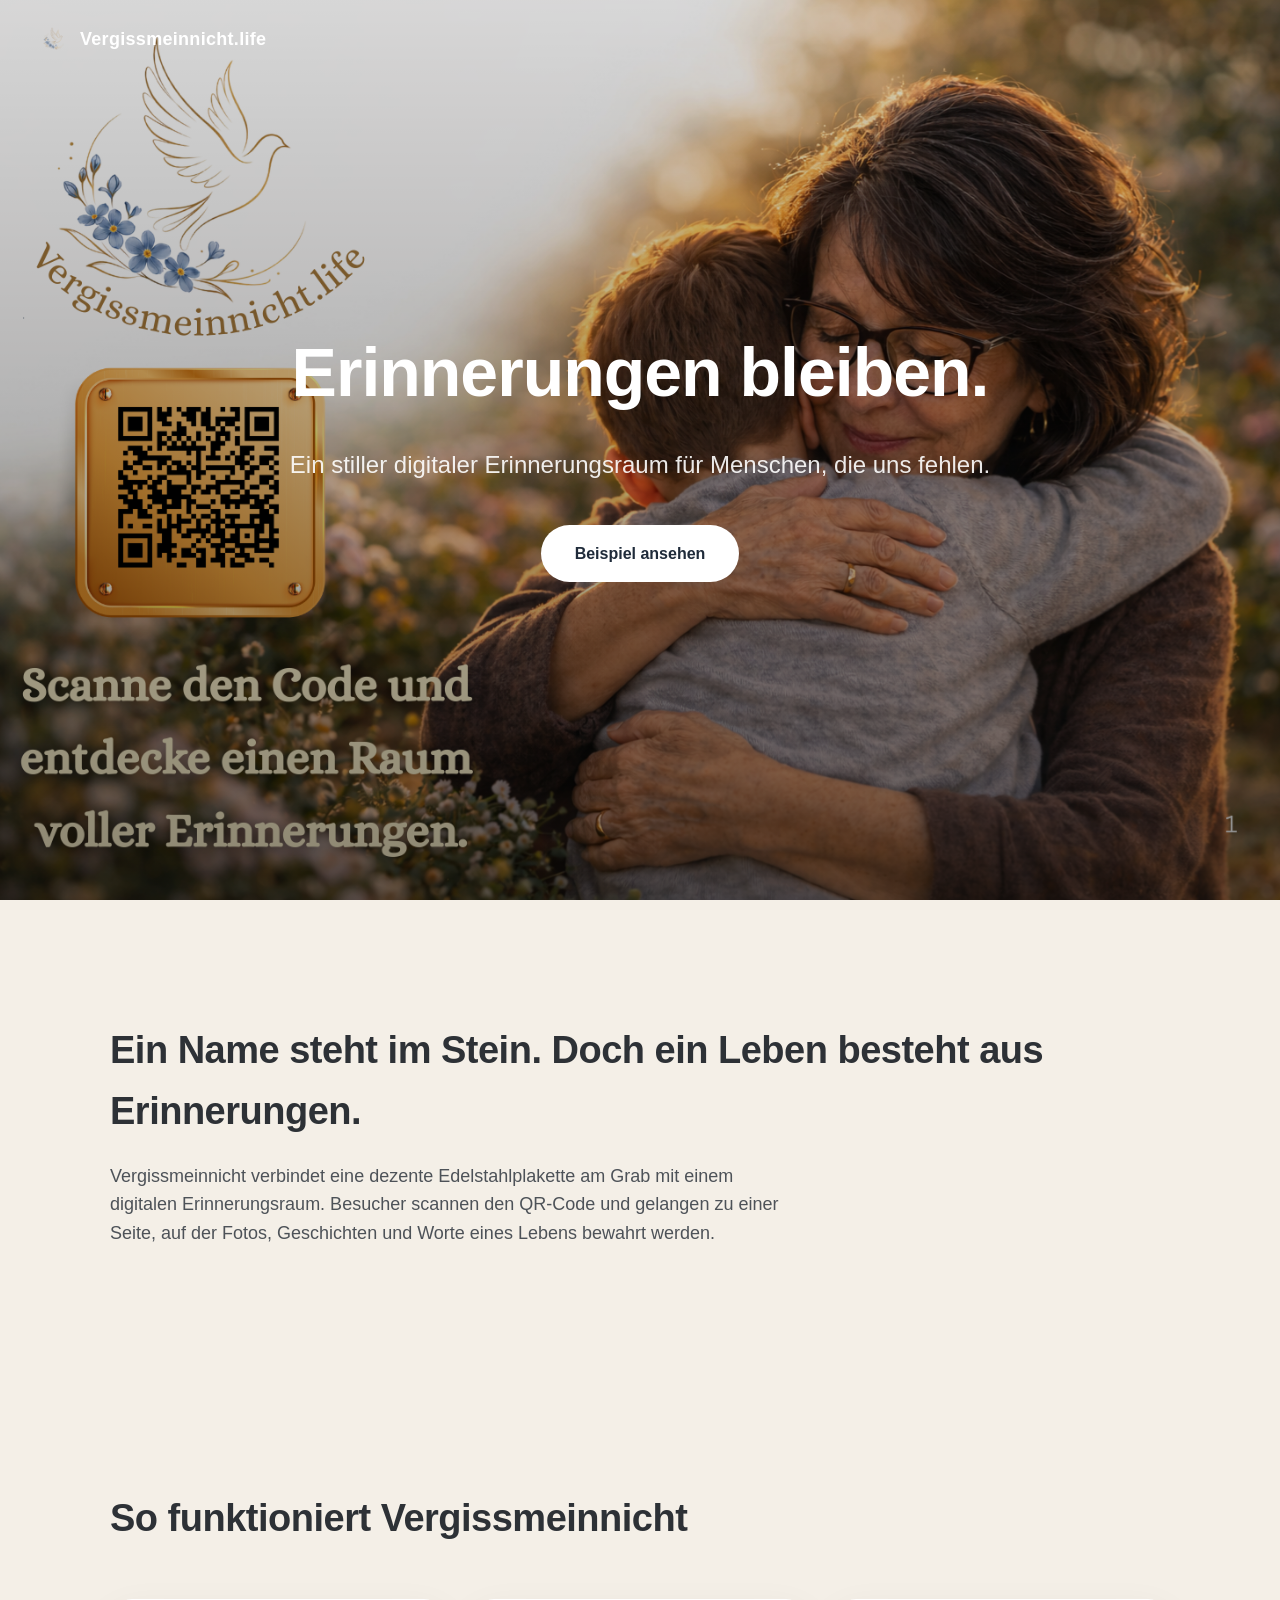
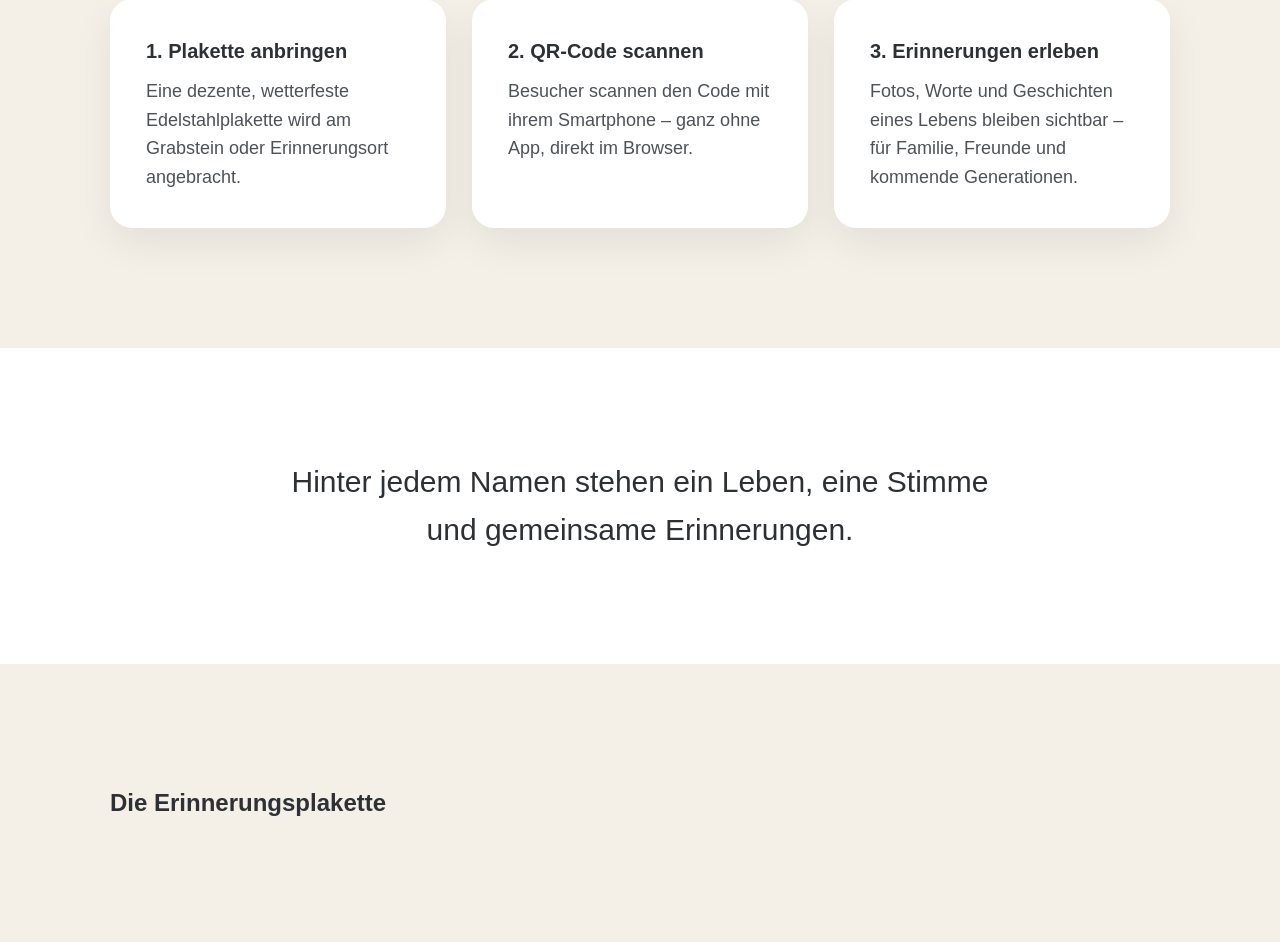
==== commit 84796fc8: "Update index.html with new meta tags and styles" ====
--- a/index.html
+++ b/index.html
@@ -6,6 +6,8 @@
 <meta name="viewport" content="width=device-width, initial-scale=1.0">
 
 <title>Vergissmeinnicht.life – Erinnerungen bleiben</title>
+
+<meta name="description" content="Vergissmeinnicht verbindet eine dezente Edelstahlplakette mit QR-Code am Grab mit einem digitalen Erinnerungsraum für Fotos, Worte, Stimmen und Geschichten.">
 
 <link rel="icon" href="favicon.png">
 
@@ -18,44 +20,34 @@
 }
 
 body{
-font-family:-apple-system,BlinkMacSystemFont,"Segoe UI",Roboto,Arial,sans-serif;
-background:linear-gradient(180deg,#f6f1e8 0%,#efe7dc 40%,#e8dfd2 100%);
-color:#2b2e34;
+font-family:-apple-system,BlinkMacSystemFont,"Segoe UI",Roboto,Helvetica,Arial,sans-serif;
+background:#f4efe7;
+color:#2d3136;
 line-height:1.6;
 }
 
-.container{
-max-width:1100px;
-margin:auto;
-padding:0 20px;
-}
-
 /* HEADER */
 
-.site-header{
-background:rgba(255,255,255,0.65);
-backdrop-filter:blur(12px);
--webkit-backdrop-filter:blur(12px);
-border-bottom:1px solid rgba(0,0,0,0.05);
-position:sticky;
+header{
+position:absolute;
 top:0;
-z-index:100;
-}
-
-.header-inner{
+left:0;
+width:100%;
+z-index:10;
+padding:24px 40px;
 display:flex;
 align-items:center;
-justify-content:space-between;
-padding:18px 0;
+justify-content:flex-start;
 }
 
 .brand{
 display:flex;
 align-items:center;
-text-decoration:none;
-color:#2c2c2c;
 font-weight:600;
 font-size:18px;
+color:white;
+text-decoration:none;
+letter-spacing:0.3px;
 }
 
 .brand img{
@@ -63,157 +55,190 @@
 margin-right:10px;
 }
 
-.header-nav a{
-margin-left:20px;
+/* HERO */
+
+.hero{
+height:100vh;
+position:relative;
+display:flex;
+align-items:center;
+justify-content:center;
+text-align:center;
+color:white;
+overflow:hidden;
+}
+
+.hero img{
+position:absolute;
+width:100%;
+height:100%;
+object-fit:cover;
+z-index:1;
+}
+
+.hero-overlay{
+position:absolute;
+width:100%;
+height:100%;
+background:linear-gradient(
+180deg,
+rgba(0,0,0,0.15),
+rgba(0,0,0,0.45)
+);
+z-index:2;
+}
+
+.hero-content{
+position:relative;
+z-index:3;
+max-width:760px;
+padding:20px;
+}
+
+.hero-content h1{
+font-size:68px;
+font-weight:600;
+letter-spacing:-1px;
+margin-bottom:20px;
+}
+
+.hero-sub{
+font-size:24px;
+opacity:0.9;
+margin-bottom:40px;
+}
+
+.hero-button{
+display:inline-block;
+background:white;
+color:#1f2b3a;
+padding:16px 34px;
+border-radius:40px;
+font-weight:600;
 text-decoration:none;
-color:#2b2e34;
-font-size:15px;
-}
-
-/* HERO */
-
-.hero{
-padding:50px 0;
-}
-
-.hero img{
-width:100%;
-border-radius:28px;
-box-shadow:0 25px 50px rgba(0,0,0,0.15);
-}
-
-.hero-text{
-margin-top:35px;
-background:rgba(255,255,255,0.88);
-padding:40px;
-border-radius:28px;
-box-shadow:0 20px 40px rgba(0,0,0,0.08);
-}
-
-.hero-text h1{
-font-size:46px;
-line-height:1.1;
-margin-bottom:18px;
+font-size:16px;
+transition:all .25s ease;
+}
+
+.hero-button:hover{
+transform:translateY(-2px);
+box-shadow:0 12px 35px rgba(0,0,0,0.25);
+}
+
+/* SECTION */
+
+.section{
+padding:120px 20px;
+max-width:1100px;
+margin:auto;
+}
+
+.section h2{
+font-size:38px;
+margin-bottom:20px;
 letter-spacing:-0.5px;
 }
 
-.hero-text p{
+.section p{
+max-width:680px;
 font-size:18px;
-color:#4a4f57;
-margin-bottom:25px;
-}
-
-/* BUTTONS */
-
-.buttons{
-display:flex;
-gap:14px;
-flex-wrap:wrap;
-}
-
-.button-primary{
-background:#243042;
-color:white;
-padding:14px 28px;
-border-radius:30px;
-text-decoration:none;
-font-weight:600;
-transition:all .25s ease;
-}
-
-.button-primary:hover{
-transform:translateY(-2px);
-box-shadow:0 10px 22px rgba(0,0,0,0.18);
-}
-
-.button-secondary{
-border:1px solid #243042;
-padding:14px 28px;
-border-radius:30px;
-text-decoration:none;
-color:#243042;
-font-weight:500;
-}
-
-/* SECTIONS */
-
-.section{
-padding:90px 0;
-}
-
-.section h2{
-font-size:36px;
-margin-bottom:16px;
-}
-
-.section p{
-max-width:650px;
-color:#4a4f57;
+color:#4d5258;
 }
 
 /* STEPS */
 
 .steps{
-margin-top:40px;
+margin-top:50px;
 display:grid;
-grid-template-columns:repeat(3,1fr);
-gap:20px;
+grid-template-columns:repeat(auto-fit,minmax(260px,1fr));
+gap:26px;
 }
 
 .card{
 background:white;
-padding:30px;
-border-radius:20px;
-box-shadow:0 10px 25px rgba(0,0,0,0.06);
+padding:36px;
+border-radius:22px;
+box-shadow:0 15px 40px rgba(0,0,0,0.07);
 }
 
 .card h3{
+font-size:20px;
 margin-bottom:10px;
 }
 
-/* PLAQUE */
+/* EMOTION */
+
+.emotion{
+background:white;
+padding:110px 20px;
+text-align:center;
+}
+
+.emotion blockquote{
+font-size:30px;
+max-width:700px;
+margin:auto;
+font-weight:500;
+color:#2d3136;
+}
+
+/* PRODUCT */
 
 .product{
+padding:120px 20px;
+max-width:1100px;
+margin:auto;
 display:grid;
 grid-template-columns:1fr 1fr;
-gap:40px;
+gap:60px;
 align-items:center;
-margin-top:30px;
 }
 
 .plaque{
 background:white;
+border-radius:24px;
 padding:40px;
-border-radius:20px;
-text-align:center;
-box-shadow:0 10px 25px rgba(0,0,0,0.06);
+text-align:center;
+box-shadow:0 15px 40px rgba(0,0,0,0.07);
 }
 
 .plaque img{
-width:120px;
+width:130px;
 margin-bottom:12px;
 }
 
+/* CTA */
+
+.cta{
+text-align:center;
+padding:120px 20px;
+}
+
+.cta h2{
+font-size:42px;
+margin-bottom:25px;
+}
+
 /* FOOTER */
 
-.footer{
-margin-top:80px;
-border-top:1px solid rgba(0,0,0,0.1);
-padding:30px 0;
+footer{
+border-top:1px solid rgba(0,0,0,0.08);
+padding:30px 20px;
+text-align:center;
 font-size:14px;
-color:#555;
+color:#666;
 }
 
 /* MOBILE */
 
 @media(max-width:900px){
 
-.hero-text h1{
-font-size:34px;
-}
-
-.steps{
-grid-template-columns:1fr;
+.hero-content h1{
+font-size:44px;
+}
+
+.hero-sub{
+font-size:20px;
 }
 
 .product{
@@ -228,56 +253,48 @@
 
 <body>
 
-<header class="site-header">
-
-<div class="container header-inner">
-
+<header>
 <a class="brand" href="#">
 <img src="logo-icon.png">
 Vergissmeinnicht.life
 </a>
-
-<nav class="header-nav">
-<a href="#funktion">So funktioniert es</a>
-<a href="#plakette">Die Plakette</a>
-<a href="#bestatter">Für Bestatter</a>
-</nav>
-
-</div>
-
 </header>
 
-<main>
-
 <section class="hero">
 
-<div class="container">
-
 <img src="vergissmeinnicht-hero.png">
 
-<div class="hero-text">
+<div class="hero-overlay"></div>
+
+<div class="hero-content">
 
 <h1>Erinnerungen bleiben.</h1>
 
+<p class="hero-sub">
+Ein stiller digitaler Erinnerungsraum für Menschen, die uns fehlen.
+</p>
+
+<a class="hero-button" href="demo.html">
+Beispiel ansehen
+</a>
+
+</div>
+
+</section>
+
+<section class="section">
+
+<h2>Ein Name steht im Stein.  
+Doch ein Leben besteht aus Erinnerungen.</h2>
+
 <p>
-Eine dezente Edelstahlplakette mit QR-Code verbindet Grabstein und digitalen Erinnerungsraum –
-für Fotos, Worte, Stimmen und Geschichten eines Lebens.
+Vergissmeinnicht verbindet eine dezente Edelstahlplakette am Grab mit einem digitalen Erinnerungsraum.  
+Besucher scannen den QR-Code und gelangen zu einer Seite, auf der Fotos, Geschichten und Worte eines Lebens bewahrt werden.
 </p>
 
-<div class="buttons">
-<a class="button-primary" href="#">Beispiel ansehen</a>
-<a class="button-secondary" href="#bestatter">Für Bestatter</a>
-</div>
-
-</div>
-
-</div>
-
 </section>
 
-<section class="section" id="funktion">
-
-<div class="container">
+<section class="section">
 
 <h2>So funktioniert Vergissmeinnicht</h2>
 
@@ -285,79 +302,33 @@
 
 <div class="card">
 <h3>1. Plakette anbringen</h3>
-<p>Eine hochwertige Edelstahlplakette wird am Grab oder Erinnerungsort angebracht.</p>
+<p>Eine dezente, wetterfeste Edelstahlplakette wird am Grabstein oder Erinnerungsort angebracht.</p>
 </div>
 
 <div class="card">
 <h3>2. QR-Code scannen</h3>
-<p>Besucher scannen den Code mit ihrem Smartphone – ganz ohne App.</p>
+<p>Besucher scannen den Code mit ihrem Smartphone – ganz ohne App, direkt im Browser.</p>
 </div>
 
 <div class="card">
 <h3>3. Erinnerungen erleben</h3>
-<p>Fotos, Worte und Geschichten eines Lebens werden sichtbar.</p>
-</div>
-
+<p>Fotos, Worte und Geschichten eines Lebens bleiben sichtbar – für Familie, Freunde und kommende Generationen.</p>
 </div>
 
 </div>
 
 </section>
 
-<section class="section" id="plakette">
-
-<div class="container">
-
-<h2>Die Erinnerungsplakette</h2>
-
-<div class="product">
+<section class="emotion">
+
+<blockquote>
+Hinter jedem Namen stehen ein Leben, eine Stimme und gemeinsame Erinnerungen.
+</blockquote>
+
+</section>
+
+<section class="product">
 
 <div>
-<p>
-Eine wetterfeste Edelstahlplakette mit graviertem QR-Code verbindet Grabstein und digitalen Erinnerungsraum.
-</p>
-</div>
-
-<div class="plaque">
-
-<img src="qr-demo.png">
-
-<p style="font-size:14px;color:#666">
-Beispiel einer gravierten Erinnerungsplakette
-</p>
-
-</div>
-
-</div>
-
-</div>
-
-</section>
-
-<section class="section" id="bestatter">
-
-<div class="container">
-
-<h2>Für Bestatter und Friedhöfe</h2>
-
-<p>
-Vergissmeinnicht erweitert das klassische Gedenken um einen digitalen Erinnerungsraum
-für Fotos, Geschichten und Worte der Angehörigen.
-</p>
-
-</div>
-
-</section>
-
-</main>
-
-<footer class="footer">
-
-<div class="container">
-© Vergissmeinnicht.life – Created by Dr. Rock
-</div>
-
-</footer>
-
-</body>
-</html>
+
+<h2>Die Erinnerungsplakette
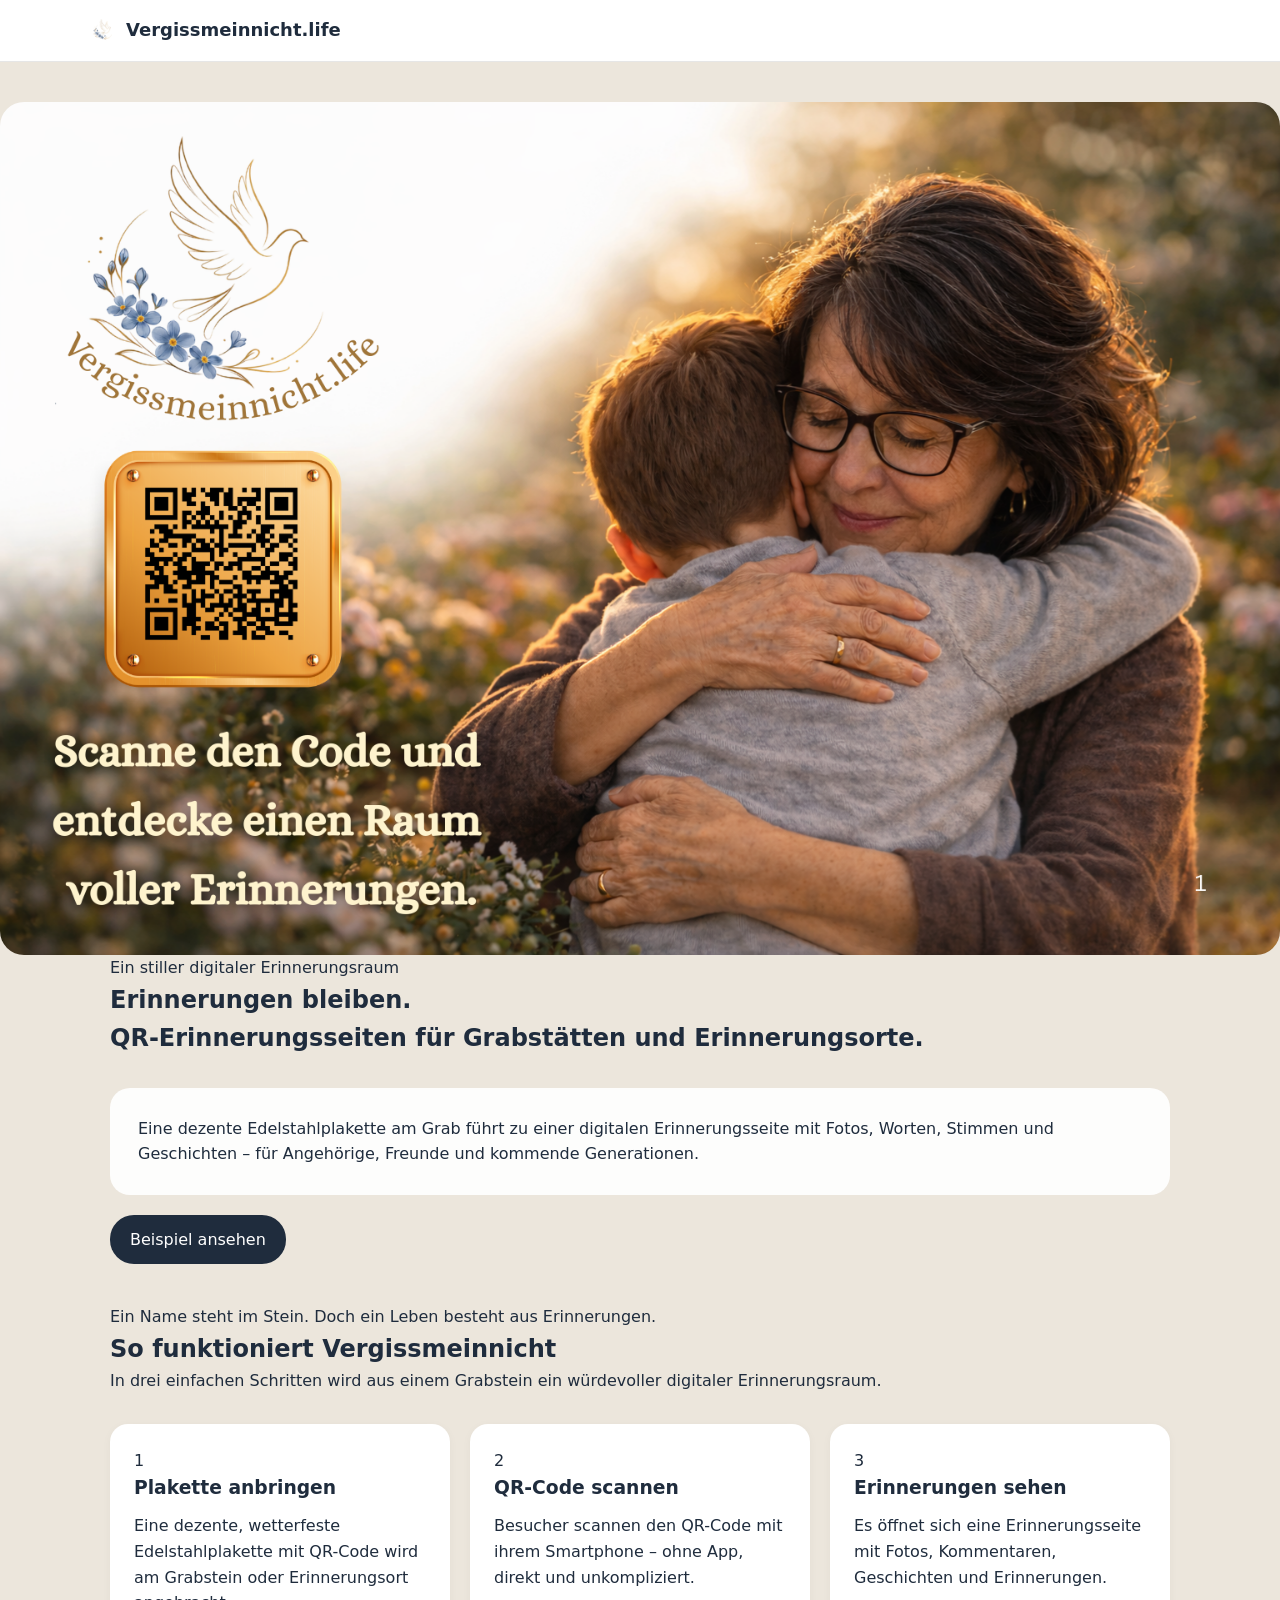
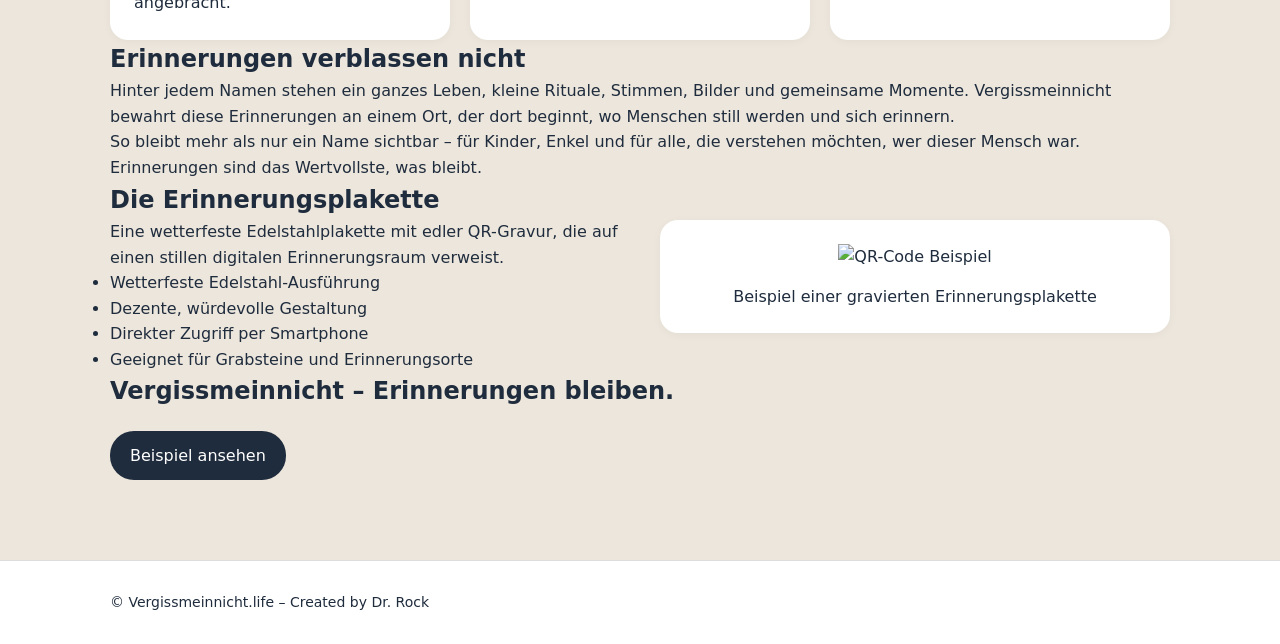
==== commit 87d94618: "Update HTML structure and content for index.html" ====
--- a/index.html
+++ b/index.html
@@ -7,328 +7,256 @@
 
 <title>Vergissmeinnicht.life – Erinnerungen bleiben</title>
 
-<meta name="description" content="Vergissmeinnicht verbindet eine dezente Edelstahlplakette mit QR-Code am Grab mit einem digitalen Erinnerungsraum für Fotos, Worte, Stimmen und Geschichten.">
-
-<link rel="icon" href="favicon.png">
-
-<style>
-
-*{
-margin:0;
-padding:0;
-box-sizing:border-box;
-}
-
-body{
-font-family:-apple-system,BlinkMacSystemFont,"Segoe UI",Roboto,Helvetica,Arial,sans-serif;
-background:#f4efe7;
-color:#2d3136;
-line-height:1.6;
-}
-
-/* HEADER */
-
-header{
-position:absolute;
-top:0;
-left:0;
-width:100%;
-z-index:10;
-padding:24px 40px;
-display:flex;
-align-items:center;
-justify-content:flex-start;
-}
-
-.brand{
-display:flex;
-align-items:center;
-font-weight:600;
-font-size:18px;
-color:white;
-text-decoration:none;
-letter-spacing:0.3px;
-}
-
-.brand img{
-width:30px;
-margin-right:10px;
-}
-
-/* HERO */
-
-.hero{
-height:100vh;
-position:relative;
-display:flex;
-align-items:center;
-justify-content:center;
-text-align:center;
-color:white;
-overflow:hidden;
-}
-
-.hero img{
-position:absolute;
-width:100%;
-height:100%;
-object-fit:cover;
-z-index:1;
-}
-
-.hero-overlay{
-position:absolute;
-width:100%;
-height:100%;
-background:linear-gradient(
-180deg,
-rgba(0,0,0,0.15),
-rgba(0,0,0,0.45)
-);
-z-index:2;
-}
-
-.hero-content{
-position:relative;
-z-index:3;
-max-width:760px;
-padding:20px;
-}
-
-.hero-content h1{
-font-size:68px;
-font-weight:600;
-letter-spacing:-1px;
-margin-bottom:20px;
-}
-
-.hero-sub{
-font-size:24px;
-opacity:0.9;
-margin-bottom:40px;
-}
-
-.hero-button{
-display:inline-block;
-background:white;
-color:#1f2b3a;
-padding:16px 34px;
-border-radius:40px;
-font-weight:600;
-text-decoration:none;
-font-size:16px;
-transition:all .25s ease;
-}
-
-.hero-button:hover{
-transform:translateY(-2px);
-box-shadow:0 12px 35px rgba(0,0,0,0.25);
-}
-
-/* SECTION */
-
-.section{
-padding:120px 20px;
-max-width:1100px;
-margin:auto;
-}
-
-.section h2{
-font-size:38px;
-margin-bottom:20px;
-letter-spacing:-0.5px;
-}
-
-.section p{
-max-width:680px;
-font-size:18px;
-color:#4d5258;
-}
-
-/* STEPS */
-
-.steps{
-margin-top:50px;
-display:grid;
-grid-template-columns:repeat(auto-fit,minmax(260px,1fr));
-gap:26px;
-}
-
-.card{
-background:white;
-padding:36px;
-border-radius:22px;
-box-shadow:0 15px 40px rgba(0,0,0,0.07);
-}
-
-.card h3{
-font-size:20px;
-margin-bottom:10px;
-}
-
-/* EMOTION */
-
-.emotion{
-background:white;
-padding:110px 20px;
-text-align:center;
-}
-
-.emotion blockquote{
-font-size:30px;
-max-width:700px;
-margin:auto;
-font-weight:500;
-color:#2d3136;
-}
-
-/* PRODUCT */
-
-.product{
-padding:120px 20px;
-max-width:1100px;
-margin:auto;
-display:grid;
-grid-template-columns:1fr 1fr;
-gap:60px;
-align-items:center;
-}
-
-.plaque{
-background:white;
-border-radius:24px;
-padding:40px;
-text-align:center;
-box-shadow:0 15px 40px rgba(0,0,0,0.07);
-}
-
-.plaque img{
-width:130px;
-margin-bottom:12px;
-}
-
-/* CTA */
-
-.cta{
-text-align:center;
-padding:120px 20px;
-}
-
-.cta h2{
-font-size:42px;
-margin-bottom:25px;
-}
-
-/* FOOTER */
-
-footer{
-border-top:1px solid rgba(0,0,0,0.08);
-padding:30px 20px;
-text-align:center;
-font-size:14px;
-color:#666;
-}
-
-/* MOBILE */
-
-@media(max-width:900px){
-
-.hero-content h1{
-font-size:44px;
-}
-
-.hero-sub{
-font-size:20px;
-}
-
-.product{
-grid-template-columns:1fr;
-}
-
-}
-
-</style>
+<meta name="description" content="Vergissmeinnicht verbindet eine dezente Edelstahlplakette mit QR-Code am Grab mit einem digitalen Erinnerungsraum für Fotos, Worte und Geschichten.">
+
+<link rel="icon" type="image/png" href="favicon.png">
+<link rel="stylesheet" href="style.css">
 
 </head>
 
 <body>
 
-<header>
-<a class="brand" href="#">
-<img src="logo-icon.png">
-Vergissmeinnicht.life
+<header class="site-header">
+<div class="container header-inner">
+
+<a href="index.html" class="brand">
+<img src="logo-icon.png" alt="Vergissmeinnicht Logo" class="brand-logo">
+<span class="brand-name">Vergissmeinnicht.life</span>
 </a>
+
+</div>
 </header>
 
+<main>
+
 <section class="hero">
 
-<img src="vergissmeinnicht-hero.png">
+<img src="vergissmeinnicht-hero.png" alt="Vergissmeinnicht Hero Bild" class="hero-bg">
 
 <div class="hero-overlay"></div>
 
-<div class="hero-content">
-
-<h1>Erinnerungen bleiben.</h1>
-
-<p class="hero-sub">
-Ein stiller digitaler Erinnerungsraum für Menschen, die uns fehlen.
-</p>
-
-<a class="hero-button" href="demo.html">
+<div class="container hero-content">
+
+<div class="hero-copy">
+
+<div class="hero-kicker">
+Ein stiller digitaler Erinnerungsraum
+</div>
+
+<h1>
+Erinnerungen bleiben.
+</h1>
+
+<h2 class="hero-subheadline">
+QR-Erinnerungsseiten für Grabstätten und Erinnerungsorte.
+</h2>
+
+<p class="hero-text">
+Eine dezente Edelstahlplakette am Grab führt zu einer digitalen Erinnerungsseite
+mit Fotos, Worten, Stimmen und Geschichten – für Angehörige, Freunde und kommende Generationen.
+</p>
+
+<div class="hero-actions">
+
+<a href="demo.html" class="button-primary">
 Beispiel ansehen
 </a>
 
 </div>
 
-</section>
-
-<section class="section">
-
-<h2>Ein Name steht im Stein.  
-Doch ein Leben besteht aus Erinnerungen.</h2>
-
-<p>
-Vergissmeinnicht verbindet eine dezente Edelstahlplakette am Grab mit einem digitalen Erinnerungsraum.  
-Besucher scannen den QR-Code und gelangen zu einer Seite, auf der Fotos, Geschichten und Worte eines Lebens bewahrt werden.
-</p>
-
-</section>
-
-<section class="section">
-
-<h2>So funktioniert Vergissmeinnicht</h2>
-
-<div class="steps">
-
-<div class="card">
-<h3>1. Plakette anbringen</h3>
-<p>Eine dezente, wetterfeste Edelstahlplakette wird am Grabstein oder Erinnerungsort angebracht.</p>
-</div>
-
-<div class="card">
-<h3>2. QR-Code scannen</h3>
-<p>Besucher scannen den Code mit ihrem Smartphone – ganz ohne App, direkt im Browser.</p>
-</div>
-
-<div class="card">
-<h3>3. Erinnerungen erleben</h3>
-<p>Fotos, Worte und Geschichten eines Lebens bleiben sichtbar – für Familie, Freunde und kommende Generationen.</p>
-</div>
-
-</div>
-
-</section>
-
-<section class="emotion">
+</div>
+
+</div>
+
+</section>
+
+<section class="intro-statement">
+
+<div class="container intro-statement-inner">
+
+<p>
+Ein Name steht im Stein. Doch ein Leben besteht aus Erinnerungen.
+</p>
+
+</div>
+
+</section>
+
+<section class="how-it-works">
+
+<div class="container">
+
+<h2>
+So funktioniert Vergissmeinnicht
+</h2>
+
+<p class="section-lead">
+In drei einfachen Schritten wird aus einem Grabstein ein würdevoller digitaler Erinnerungsraum.
+</p>
+
+<div class="steps-grid">
+
+<article class="step-card">
+
+<div class="step-number">1</div>
+
+<h3>
+Plakette anbringen
+</h3>
+
+<p>
+Eine dezente, wetterfeste Edelstahlplakette mit QR-Code wird am Grabstein oder Erinnerungsort angebracht.
+</p>
+
+</article>
+
+<article class="step-card">
+
+<div class="step-number">2</div>
+
+<h3>
+QR-Code scannen
+</h3>
+
+<p>
+Besucher scannen den QR-Code mit ihrem Smartphone – ohne App, direkt und unkompliziert.
+</p>
+
+</article>
+
+<article class="step-card">
+
+<div class="step-number">3</div>
+
+<h3>
+Erinnerungen sehen
+</h3>
+
+<p>
+Es öffnet sich eine Erinnerungsseite mit Fotos, Kommentaren, Geschichten und Erinnerungen.
+</p>
+
+</article>
+
+</div>
+
+</div>
+
+</section>
+
+<section class="emotion-section">
+
+<div class="container emotion-grid">
+
+<div class="emotion-copy">
+
+<h2>
+Erinnerungen verblassen nicht
+</h2>
+
+<p>
+Hinter jedem Namen stehen ein ganzes Leben, kleine Rituale, Stimmen, Bilder und gemeinsame Momente.
+Vergissmeinnicht bewahrt diese Erinnerungen an einem Ort, der dort beginnt, wo Menschen still werden und sich erinnern.
+</p>
+
+<p>
+So bleibt mehr als nur ein Name sichtbar – für Kinder, Enkel und für alle, die verstehen möchten, wer dieser Mensch war.
+</p>
+
+</div>
+
+<div class="emotion-quote">
 
 <blockquote>
-Hinter jedem Namen stehen ein Leben, eine Stimme und gemeinsame Erinnerungen.
+Erinnerungen sind das Wertvollste, was bleibt.
 </blockquote>
 
-</section>
-
-<section class="product">
+</div>
+
+</div>
+
+</section>
+
+<section class="product-section">
+
+<div class="container product-grid">
+
+<div class="product-copy">
+
+<h2>
+Die Erinnerungsplakette
+</h2>
+
+<p>
+Eine wetterfeste Edelstahlplakette mit edler QR-Gravur, die auf einen stillen digitalen Erinnerungsraum verweist.
+</p>
+
+<ul class="product-list">
+
+<li>Wetterfeste Edelstahl-Ausführung</li>
+<li>Dezente, würdevolle Gestaltung</li>
+<li>Direkter Zugriff per Smartphone</li>
+<li>Geeignet für Grabsteine und Erinnerungsorte</li>
+
+</ul>
+
+</div>
+
+<div class="product-card">
+
+<div class="product-card-inner">
+
+<div class="steel-plaque">
+
+<img src="qr.png" alt="QR-Code Beispiel" class="product-qr">
+
+</div>
+
+<div class="product-card-text">
+Beispiel einer gravierten Erinnerungsplakette
+</div>
+
+</div>
+
+</div>
+
+</div>
+
+</section>
+
+<section class="final-cta">
+
+<div class="container final-cta-inner">
+
+<h2>
+Vergissmeinnicht – Erinnerungen bleiben.
+</h2>
+
+<div class="hero-actions">
+
+<a href="demo.html" class="button-primary">
+Beispiel ansehen
+</a>
+
+</div>
+
+</div>
+
+</section>
+
+</main>
+
+<footer class="site-footer">
+
+<div class="container footer-inner">
 
 <div>
-
-<h2>Die Erinnerungsplakette
+© Vergissmeinnicht.life – Created by Dr. Rock
+</div>
+
+</div>
+
+</footer>
+
+</body>
+</html>
--- a/style.css
+++ b/style.css
@@ -0,0 +1,225 @@
+*{
+margin:0;
+padding:0;
+box-sizing:border-box;
+}
+
+body{
+font-family:system-ui,-apple-system,Segoe UI,Roboto,Arial,sans-serif;
+background:#ece6dc;
+color:#1f2c3d;
+line-height:1.6;
+}
+
+.container{
+max-width:1100px;
+margin:auto;
+padding:0 20px;
+}
+
+/* HEADER */
+
+.site-header{
+background:white;
+border-bottom:1px solid #e6e6e6;
+position:sticky;
+top:0;
+z-index:10;
+}
+
+.header-inner{
+display:flex;
+align-items:center;
+justify-content:space-between;
+padding:16px 0;
+}
+
+.brand{
+display:flex;
+align-items:center;
+text-decoration:none;
+color:#1f2c3d;
+font-weight:600;
+font-size:18px;
+}
+
+.brand-logo{
+width:28px;
+margin-right:8px;
+}
+
+.header-nav{
+display:flex;
+align-items:center;
+}
+
+.header-nav a{
+margin-left:22px;
+text-decoration:none;
+color:#1f2c3d;
+font-size:15px;
+}
+
+.header-button{
+background:#1f2c3d;
+color:white;
+padding:10px 18px;
+border-radius:24px;
+text-decoration:none;
+font-size:14px;
+}
+
+/* HERO */
+
+.hero{
+padding:40px 0;
+}
+
+.hero img{
+width:100%;
+border-radius:24px;
+display:block;
+}
+
+.hero-text{
+margin-top:30px;
+background:rgba(255,255,255,0.92);
+padding:28px;
+border-radius:20px;
+}
+
+.hero-text h1{
+font-size:40px;
+margin-bottom:12px;
+}
+
+.hero-actions{
+margin-top:20px;
+}
+
+/* BUTTONS */
+
+.button-primary{
+background:#1f2c3d;
+color:white;
+padding:12px 20px;
+border-radius:24px;
+text-decoration:none;
+margin-right:10px;
+display:inline-block;
+}
+
+.button-secondary{
+border:1px solid #1f2c3d;
+padding:12px 20px;
+border-radius:24px;
+text-decoration:none;
+color:#1f2c3d;
+display:inline-block;
+}
+
+/* SECTIONS */
+
+.section{
+padding:70px 0;
+}
+
+.section h2{
+font-size:32px;
+margin-bottom:14px;
+}
+
+.section p{
+max-width:700px;
+}
+
+/* STEPS */
+
+.steps-grid{
+display:grid;
+grid-template-columns:repeat(3,1fr);
+gap:20px;
+margin-top:30px;
+}
+
+.step-card{
+background:white;
+padding:24px;
+border-radius:18px;
+box-shadow:0 2px 10px rgba(0,0,0,0.04);
+}
+
+.step-card h3{
+margin-bottom:10px;
+}
+
+/* PRODUCT */
+
+.product-grid{
+display:grid;
+grid-template-columns:1fr 1fr;
+gap:40px;
+align-items:center;
+}
+
+.product-card{
+background:white;
+padding:24px;
+border-radius:18px;
+text-align:center;
+box-shadow:0 2px 10px rgba(0,0,0,0.04);
+}
+
+.product-card img{
+width:200px;
+margin-bottom:14px;
+}
+
+/* FOOTER */
+
+.site-footer{
+margin-top:80px;
+border-top:1px solid #ddd;
+padding:30px 0;
+font-size:14px;
+background:white;
+}
+
+.footer-inner{
+display:flex;
+justify-content:space-between;
+align-items:center;
+}
+
+.footer-inner a{
+color:#1f2c3d;
+text-decoration:none;
+margin-left:14px;
+}
+
+/* MOBILE */
+
+@media(max-width:900px){
+
+.header-nav{
+display:none;
+}
+
+.hero-text h1{
+font-size:32px;
+}
+
+.steps-grid{
+grid-template-columns:1fr;
+}
+
+.product-grid{
+grid-template-columns:1fr;
+}
+
+.footer-inner{
+flex-direction:column;
+gap:10px;
+}
+
+}
